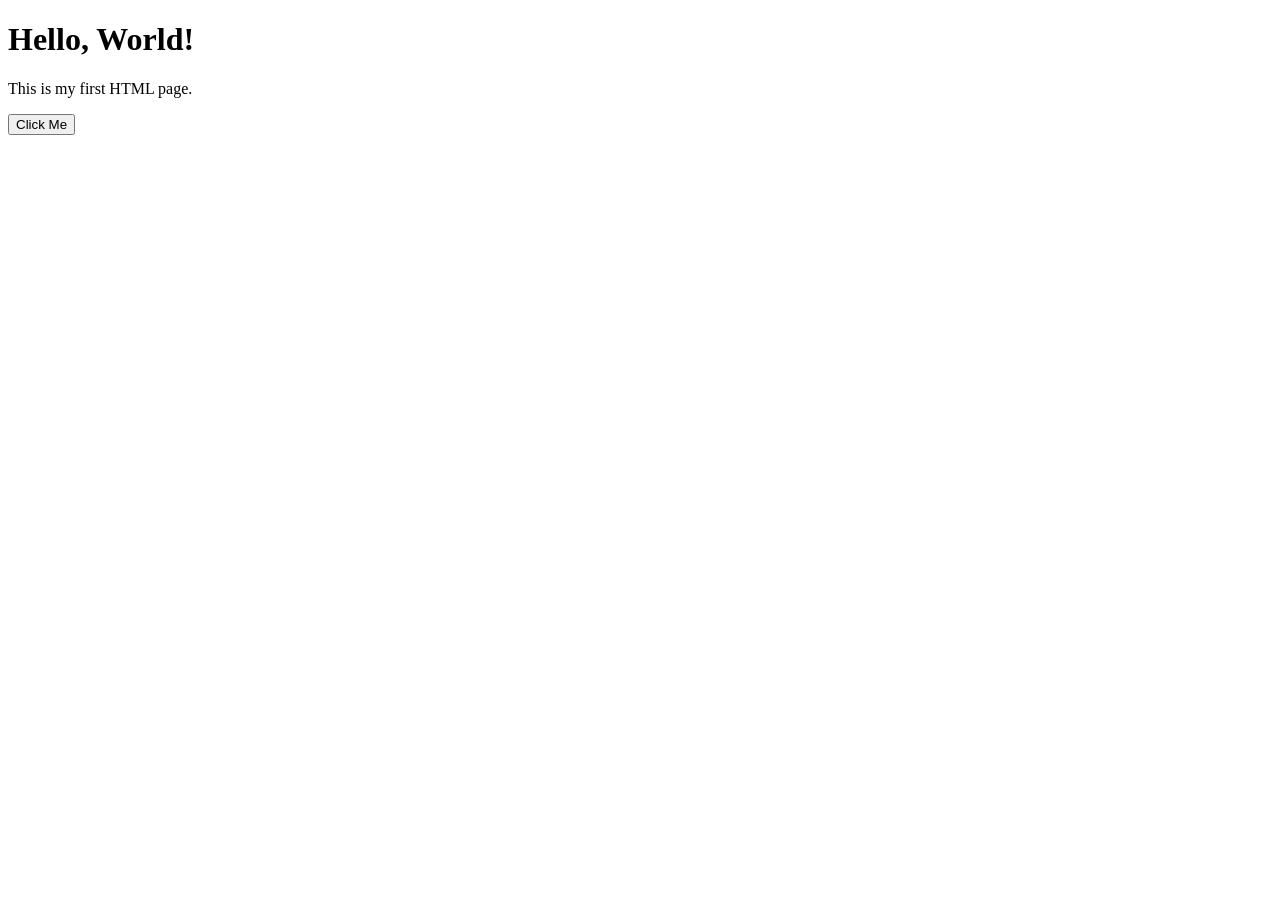
==== index.html @ add88cee "Create the first html page" ====
<!DOCTYPE html>
<html lang="en">
<head>
    <meta charset="UTF-8">
    <title>My First Page</title>
</head>
<body>
    <h1>Hello, World!</h1>
    <p>This is my first HTML page.</p>
    <button>Click Me</button>
</body>
</html>
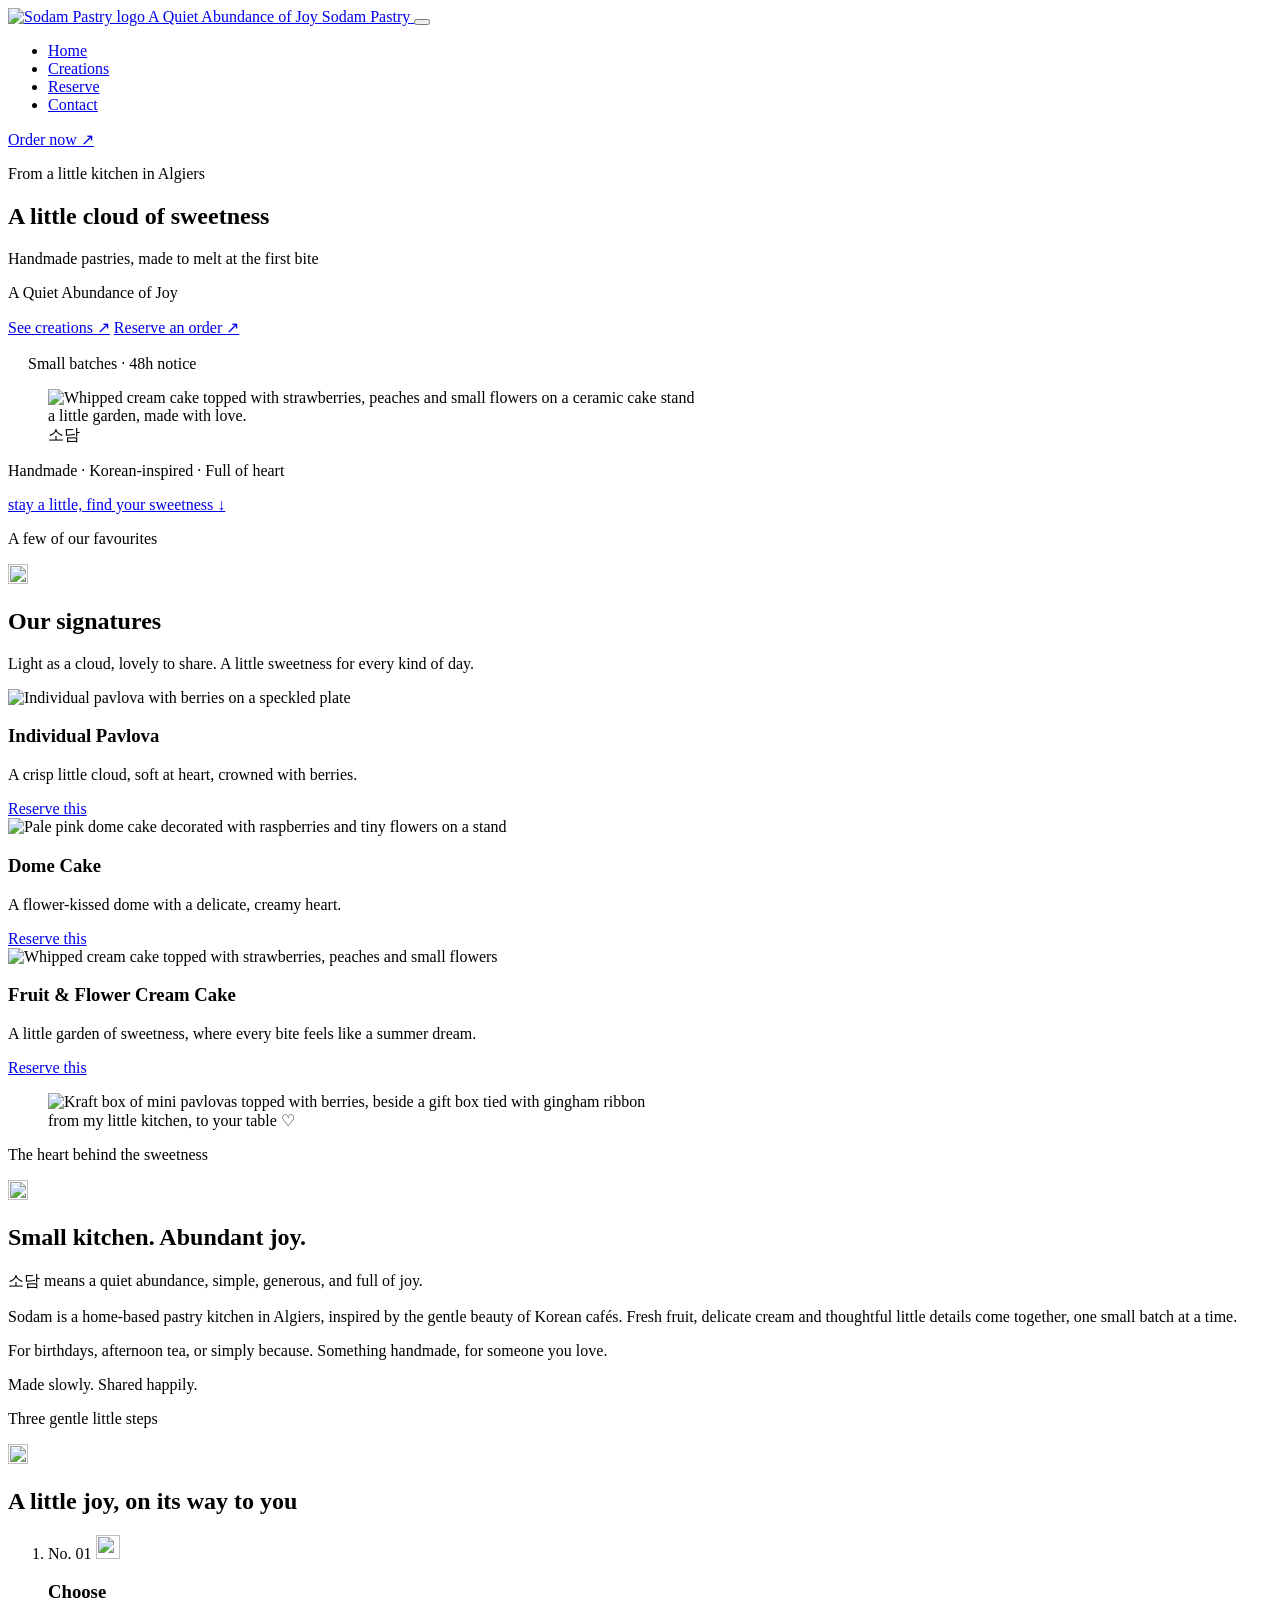
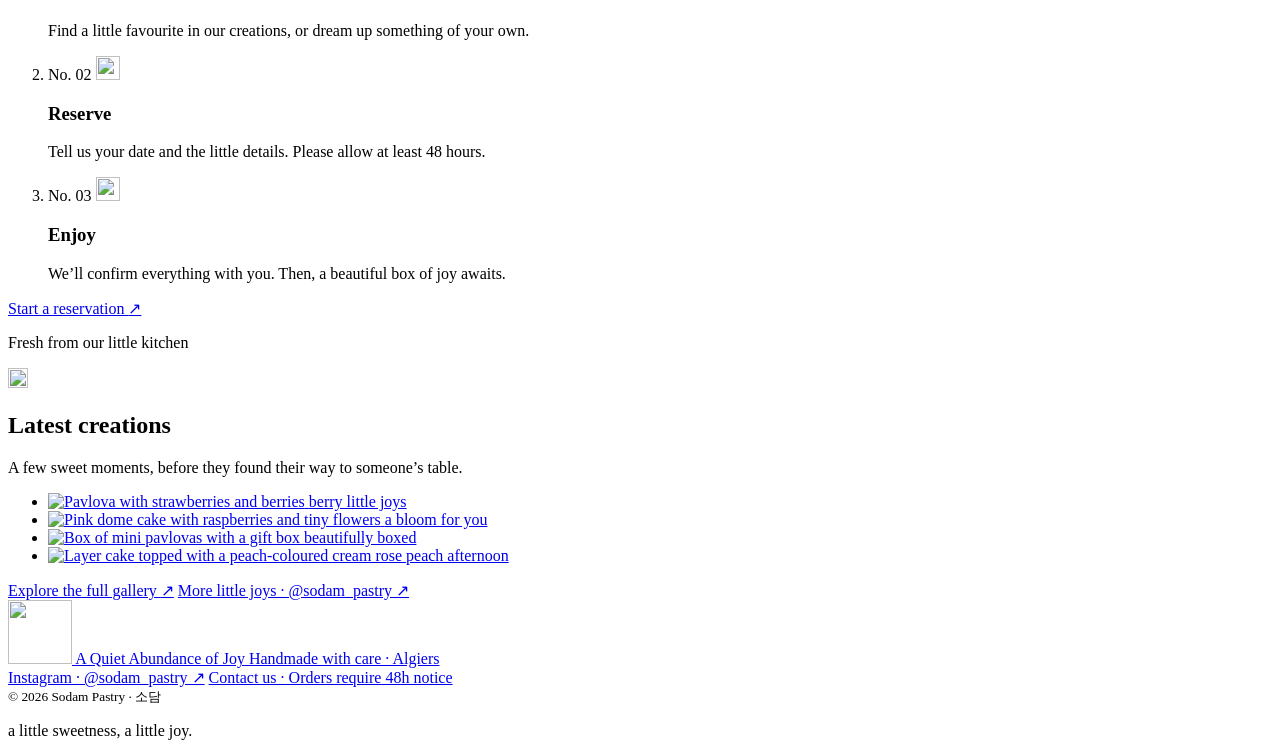
==== commit 726e0291: "Finish index.html (home page)" ====
--- a/index.html
+++ b/index.html
@@ -1,12 +1,259 @@
 <!DOCTYPE html>
 <html lang="en">
 <head>
-    <meta charset="UTF-8">
-    <title>My First Page</title>
+  <meta charset="UTF-8">
+  <meta name="viewport" content="width=device-width, initial-scale=1">
+  <title>Sodam Pastry · A little cloud of sweetness</title>
+  <meta name="description" content="Handmade Korean-inspired pastries from a little kitchen in Algiers. Pavlovas, dome cakes and fruit & flower cream cakes, made to melt at the first bite.">
+  <link rel="icon" href="assets/logo/favicon.ico">
+
+  <link rel="preconnect" href="https://fonts.googleapis.com">
+  <link rel="preconnect" href="https://fonts.gstatic.com" crossorigin>
+  <link href="https://fonts.googleapis.com/css2?family=Cormorant+Garamond:ital,wght@0,400;0,500;0,600;1,400&family=Gaegu:wght@400;700&family=Inter:wght@300;400;500&family=Montserrat:wght@400;500;600&family=Noto+Serif+KR:wght@400;500&display=swap" rel="stylesheet">
+
+  <link rel="stylesheet" href="css/base/variables.css">
+  <link rel="stylesheet" href="css/base/reset.css">
+  <link rel="stylesheet" href="css/base/typography.css">
+  <link rel="stylesheet" href="css/components/buttons.css">
+  <link rel="stylesheet" href="css/components/navbar.css">
+  <link rel="stylesheet" href="css/components/section-heading.css">
+  <link rel="stylesheet" href="css/components/cards.css">
+  <link rel="stylesheet" href="css/components/footer.css">
+  <link rel="stylesheet" href="css/pages/home.css">
+  <link rel="stylesheet" href="css/responsive.css">
 </head>
-<body>
-    <h1>Hello, World!</h1>
-    <p>This is my first HTML page.</p>
-    <button>Click Me</button>
+<body class="page-home">
+
+  <!-- ============ HEADER ============ -->
+  <header class="site-header">
+    <div class="container site-header__inner">
+      <a class="brand" href="index.html" aria-label="Sodam Pastry, home">
+        <img class="brand__logo" src="assets/logo/sodam-logo.png" alt="Sodam Pastry logo" width="64" height="64">
+        <span class="brand__tagline">A Quiet Abundance of Joy</span>
+        <span class="brand__name">Sodam Pastry</span>
+      </a>
+
+      <button class="nav-toggle" type="button" aria-controls="site-nav" aria-expanded="false" aria-label="Open menu">
+        <span class="nav-toggle__bars" aria-hidden="true"></span>
+      </button>
+
+      <nav class="nav" id="site-nav" aria-label="Main">
+        <ul class="nav__list">
+          <li><a class="nav__link" href="index.html" aria-current="page">Home</a></li>
+          <li><a class="nav__link" href="creations.html">Creations</a></li>
+          <li><a class="nav__link" href="reserve-pastry.html">Reserve</a></li>
+          <li><a class="nav__link" href="contact.html">Contact</a></li>
+        </ul>
+        <a class="btn btn--primary" href="reserve-pastry.html">Order now <span class="btn__arrow" aria-hidden="true">↗</span></a>
+      </nav>
+    </div>
+  </header>
+
+  <main>
+
+    <!-- ============ HERO ============ -->
+    <section class="hero" aria-labelledby="hero-title">
+      <div class="container hero__inner">
+        <div class="hero__text">
+          <p class="eyebrow">From a little kitchen in Algiers</p>
+          <h1 class="hero__title" id="hero-title">A little cloud of sweetness</h1>
+          <p class="hero__lead">Handmade pastries, made to melt at the first bite</p>
+          <p class="hero__script">A Quiet Abundance of Joy</p>
+
+          <div class="hero__actions">
+            <a class="btn btn--primary" href="creations.html">See creations <span class="btn__arrow" aria-hidden="true">↗</span></a>
+            <a class="btn btn--secondary" href="reserve-pastry.html">Reserve an order <span class="btn__arrow" aria-hidden="true">↗</span></a>
+          </div>
+
+          <p class="hero__note">
+            <img src="assets/icons/wheat.svg" alt="" width="16" height="16">
+            Small batches · 48h notice
+          </p>
+        </div>
+
+        <div class="hero__visual">
+          <figure class="polaroid polaroid--hero">
+            <img src="assets/images/creations/fruit-cake.jpg" alt="Whipped cream cake topped with strawberries, peaches and small flowers on a ceramic cake stand" width="800" height="600">
+            <figcaption class="polaroid__caption">a little garden, made with love.</figcaption>
+            <span class="stamp" aria-hidden="true">
+              <span class="stamp__ko">소담</span>
+              <img src="assets/icons/cloud.svg" alt="" width="14" height="14">
+            </span>
+          </figure>
+        </div>
+      </div>
+
+      <div class="container hero__footer">
+        <p class="hero__tags">Handmade · Korean-inspired · Full of heart</p>
+        <a class="hero__scroll" href="#signatures">stay a little, find your sweetness <span aria-hidden="true">↓</span></a>
+      </div>
+    </section>
+
+    <!-- ============ SIGNATURES ============ -->
+    <section class="section" id="signatures" aria-labelledby="signatures-title">
+      <div class="container">
+        <header class="section-heading">
+          <p class="eyebrow">A few of our favourites</p>
+          <img class="section-heading__flower" src="assets/icons/flower.svg" alt="" width="20" height="20">
+          <h2 class="section-heading__title" id="signatures-title">Our signatures</h2>
+          <p class="section-heading__intro">Light as a cloud, lovely to share. A little sweetness for every kind of day.</p>
+        </header>
+
+        <div class="card-grid card-grid--3">
+          <article class="pastry-card">
+            <img class="pastry-card__img" src="assets/images/creations/pavlova.jpg" alt="Individual pavlova with berries on a speckled plate" loading="lazy">
+            <h3 class="pastry-card__title">Individual Pavlova</h3>
+            <p class="pastry-card__text">A crisp little cloud, soft at heart, crowned with berries.</p>
+            <a class="pastry-card__link" href="reserve-pastry.html?pastry=pavlova">Reserve this</a>
+          </article>
+
+          <article class="pastry-card">
+            <img class="pastry-card__img" src="assets/images/creations/dome-cake.jpg" alt="Pale pink dome cake decorated with raspberries and tiny flowers on a stand" loading="lazy">
+            <h3 class="pastry-card__title">Dome Cake</h3>
+            <p class="pastry-card__text">A flower-kissed dome with a delicate, creamy heart.</p>
+            <a class="pastry-card__link" href="reserve-pastry.html?pastry=dome-cake">Reserve this</a>
+          </article>
+
+          <article class="pastry-card">
+            <img class="pastry-card__img" src="assets/images/creations/fruit-cake.jpg" alt="Whipped cream cake topped with strawberries, peaches and small flowers" loading="lazy">
+            <h3 class="pastry-card__title">Fruit &amp; Flower Cream Cake</h3>
+            <p class="pastry-card__text">A little garden of sweetness, where every bite feels like a summer dream.</p>
+            <a class="pastry-card__link" href="reserve-pastry.html?pastry=fruit-cream-cake">Reserve this</a>
+          </article>
+        </div>
+      </div>
+    </section>
+
+    <!-- ============ ABOUT ============ -->
+    <section class="section section--cream about" id="about" aria-labelledby="about-title">
+      <div class="container about__inner">
+        <figure class="polaroid polaroid--about">
+          <img src="assets/images/creations/dessert-box.jpg" alt="Kraft box of mini pavlovas topped with berries, beside a gift box tied with gingham ribbon" width="800" height="600" loading="lazy">
+          <figcaption class="polaroid__caption">from my little kitchen, to your table ♡</figcaption>
+        </figure>
+
+        <div class="about__text">
+          <header class="section-heading">
+            <p class="eyebrow">The heart behind the sweetness</p>
+            <img class="section-heading__flower" src="assets/icons/flower.svg" alt="" width="20" height="20">
+            <h2 class="section-heading__title" id="about-title">Small kitchen. Abundant joy.</h2>
+          </header>
+
+          <p class="about__meaning"><span lang="ko">소담</span> means a quiet abundance, simple, generous, and full of joy.</p>
+          <p>Sodam is a home-based pastry kitchen in Algiers, inspired by the gentle beauty of Korean cafés. Fresh fruit, delicate cream and thoughtful little details come together, one small batch at a time.</p>
+          <p>For birthdays, afternoon tea, or simply because. Something handmade, for someone you love.</p>
+          <p class="about__sign">Made slowly. Shared happily.</p>
+        </div>
+      </div>
+    </section>
+
+    <!-- ============ HOW TO ORDER ============ -->
+    <section class="section" id="how-to-order" aria-labelledby="steps-title">
+      <div class="container">
+        <header class="section-heading">
+          <p class="eyebrow">Three gentle little steps</p>
+          <img class="section-heading__flower" src="assets/icons/flower.svg" alt="" width="20" height="20">
+          <h2 class="section-heading__title" id="steps-title">A little joy, on its way to you</h2>
+        </header>
+
+        <ol class="steps">
+          <li class="step-ticket">
+            <span class="step-ticket__no">No. 01</span>
+            <img class="step-ticket__icon" src="assets/icons/cake.svg" alt="" width="24" height="24">
+            <h3 class="step-ticket__title">Choose</h3>
+            <p>Find a little favourite in our creations, or dream up something of your own.</p>
+          </li>
+          <li class="step-ticket">
+            <span class="step-ticket__no">No. 02</span>
+            <img class="step-ticket__icon" src="assets/icons/calendar.svg" alt="" width="24" height="24">
+            <h3 class="step-ticket__title">Reserve</h3>
+            <p>Tell us your date and the little details. Please allow at least 48 hours.</p>
+          </li>
+          <li class="step-ticket">
+            <span class="step-ticket__no">No. 03</span>
+            <img class="step-ticket__icon" src="assets/icons/gift.svg" alt="" width="24" height="24">
+            <h3 class="step-ticket__title">Enjoy</h3>
+            <p>We’ll confirm everything with you. Then, a beautiful box of joy awaits.</p>
+          </li>
+        </ol>
+
+        <a class="btn btn--primary" href="reserve-pastry.html">Start a reservation <span class="btn__arrow" aria-hidden="true">↗</span></a>
+      </div>
+    </section>
+
+    <!-- ============ LATEST CREATIONS ============ -->
+    <section class="section" id="latest" aria-labelledby="latest-title">
+      <div class="container">
+        <header class="section-heading">
+          <p class="eyebrow">Fresh from our little kitchen</p>
+          <img class="section-heading__flower" src="assets/icons/flower.svg" alt="" width="20" height="20">
+          <h2 class="section-heading__title" id="latest-title">Latest creations</h2>
+          <p class="section-heading__intro">A few sweet moments, before they found their way to someone’s table.</p>
+        </header>
+
+        <!-- Later, home.js can fill this list from data/creations.json -->
+        <ul class="card-grid card-grid--4 polaroid-list">
+          <li>
+            <a class="polaroid polaroid--small" href="creation-detail.html?id=berry-little-joys">
+              <img src="assets/images/creations/pavlova.jpg" alt="Pavlova with strawberries and berries" loading="lazy">
+              <span class="polaroid__caption">berry little joys</span>
+            </a>
+          </li>
+          <li>
+            <a class="polaroid polaroid--small" href="creation-detail.html?id=a-bloom-for-you">
+              <img src="assets/images/creations/dome-cake.jpg" alt="Pink dome cake with raspberries and tiny flowers" loading="lazy">
+              <span class="polaroid__caption">a bloom for you</span>
+            </a>
+          </li>
+          <li>
+            <a class="polaroid polaroid--small" href="creation-detail.html?id=beautifully-boxed">
+              <img src="assets/images/creations/dessert-box.jpg" alt="Box of mini pavlovas with a gift box" loading="lazy">
+              <span class="polaroid__caption">beautifully boxed</span>
+            </a>
+          </li>
+          <li>
+            <a class="polaroid polaroid--small" href="creation-detail.html?id=peach-afternoon">
+              <img src="assets/images/creations/peach-cake.jpg" alt="Layer cake topped with a peach-coloured cream rose" loading="lazy">
+              <span class="polaroid__caption">peach afternoon</span>
+            </a>
+          </li>
+        </ul>
+
+        <div class="latest__actions">
+          <a class="btn btn--secondary" href="creations.html">Explore the full gallery <span class="btn__arrow" aria-hidden="true">↗</span></a>
+          <a class="text-link" href="https://www.instagram.com/sodam_pastry" target="_blank" rel="noopener">More little joys · @sodam_pastry ↗</a>
+        </div>
+      </div>
+    </section>
+
+  </main>
+
+  <!-- ============ FOOTER ============ -->
+  <footer class="site-footer">
+    <div class="container">
+      <div class="site-footer__top">
+        <a class="brand brand--footer" href="index.html" aria-label="Sodam Pastry, home">
+          <img class="brand__logo" src="assets/logo/sodam-logo.png" alt="" width="64" height="64">
+          <span>
+            <span class="site-footer__title">A Quiet Abundance of Joy</span>
+            <span class="site-footer__sub">Handmade with care · Algiers</span>
+          </span>
+        </a>
+
+        <div class="site-footer__links">
+          <a href="https://www.instagram.com/sodam_pastry" target="_blank" rel="noopener">Instagram · @sodam_pastry ↗</a>
+          <a href="contact.html">Contact us · Orders require 48h notice</a>
+        </div>
+      </div>
+
+      <div class="site-footer__bottom">
+        <small>© 2026 Sodam Pastry · <span lang="ko">소담</span></small>
+        <p class="site-footer__script">a little sweetness, a little joy.</p>
+      </div>
+    </div>
+  </footer>
+
+  <script src="js/main.js" defer></script>
+  <script src="js/pages/home.js" defer></script>
 </body>
 </html>
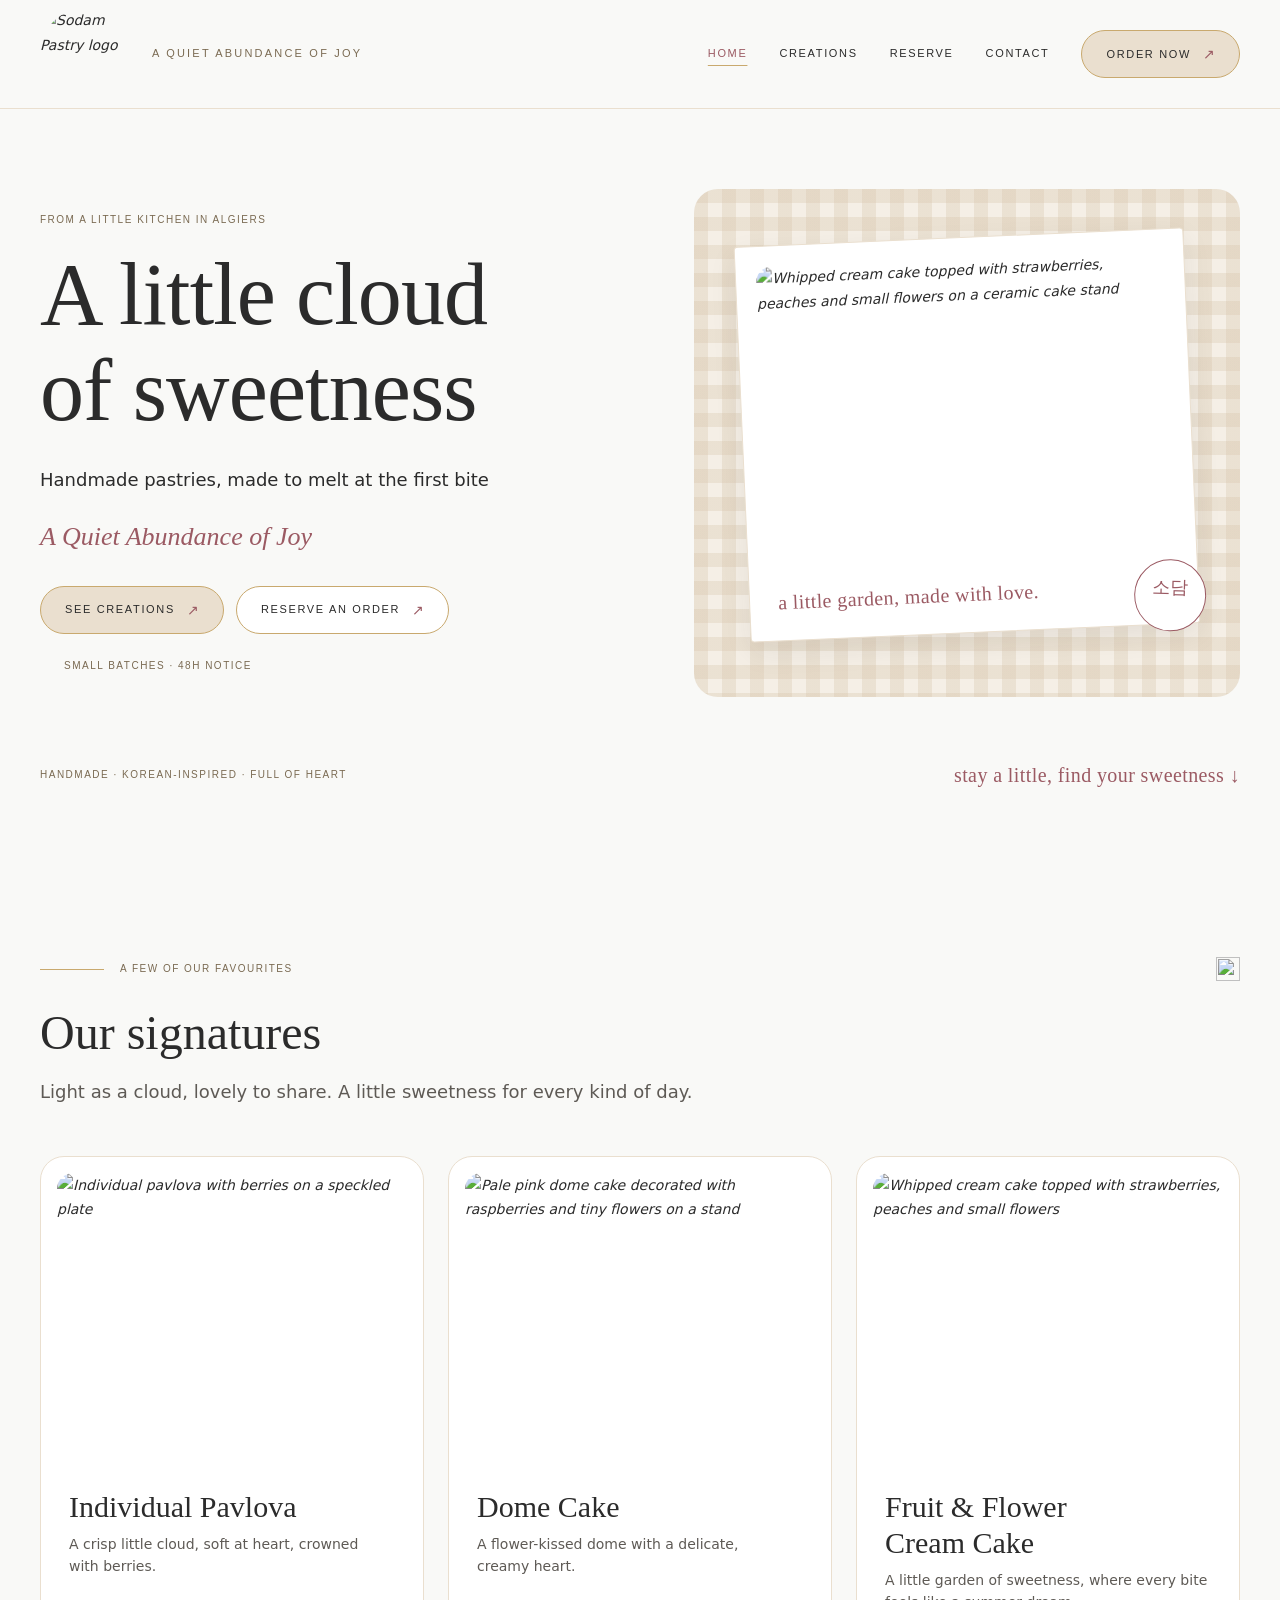
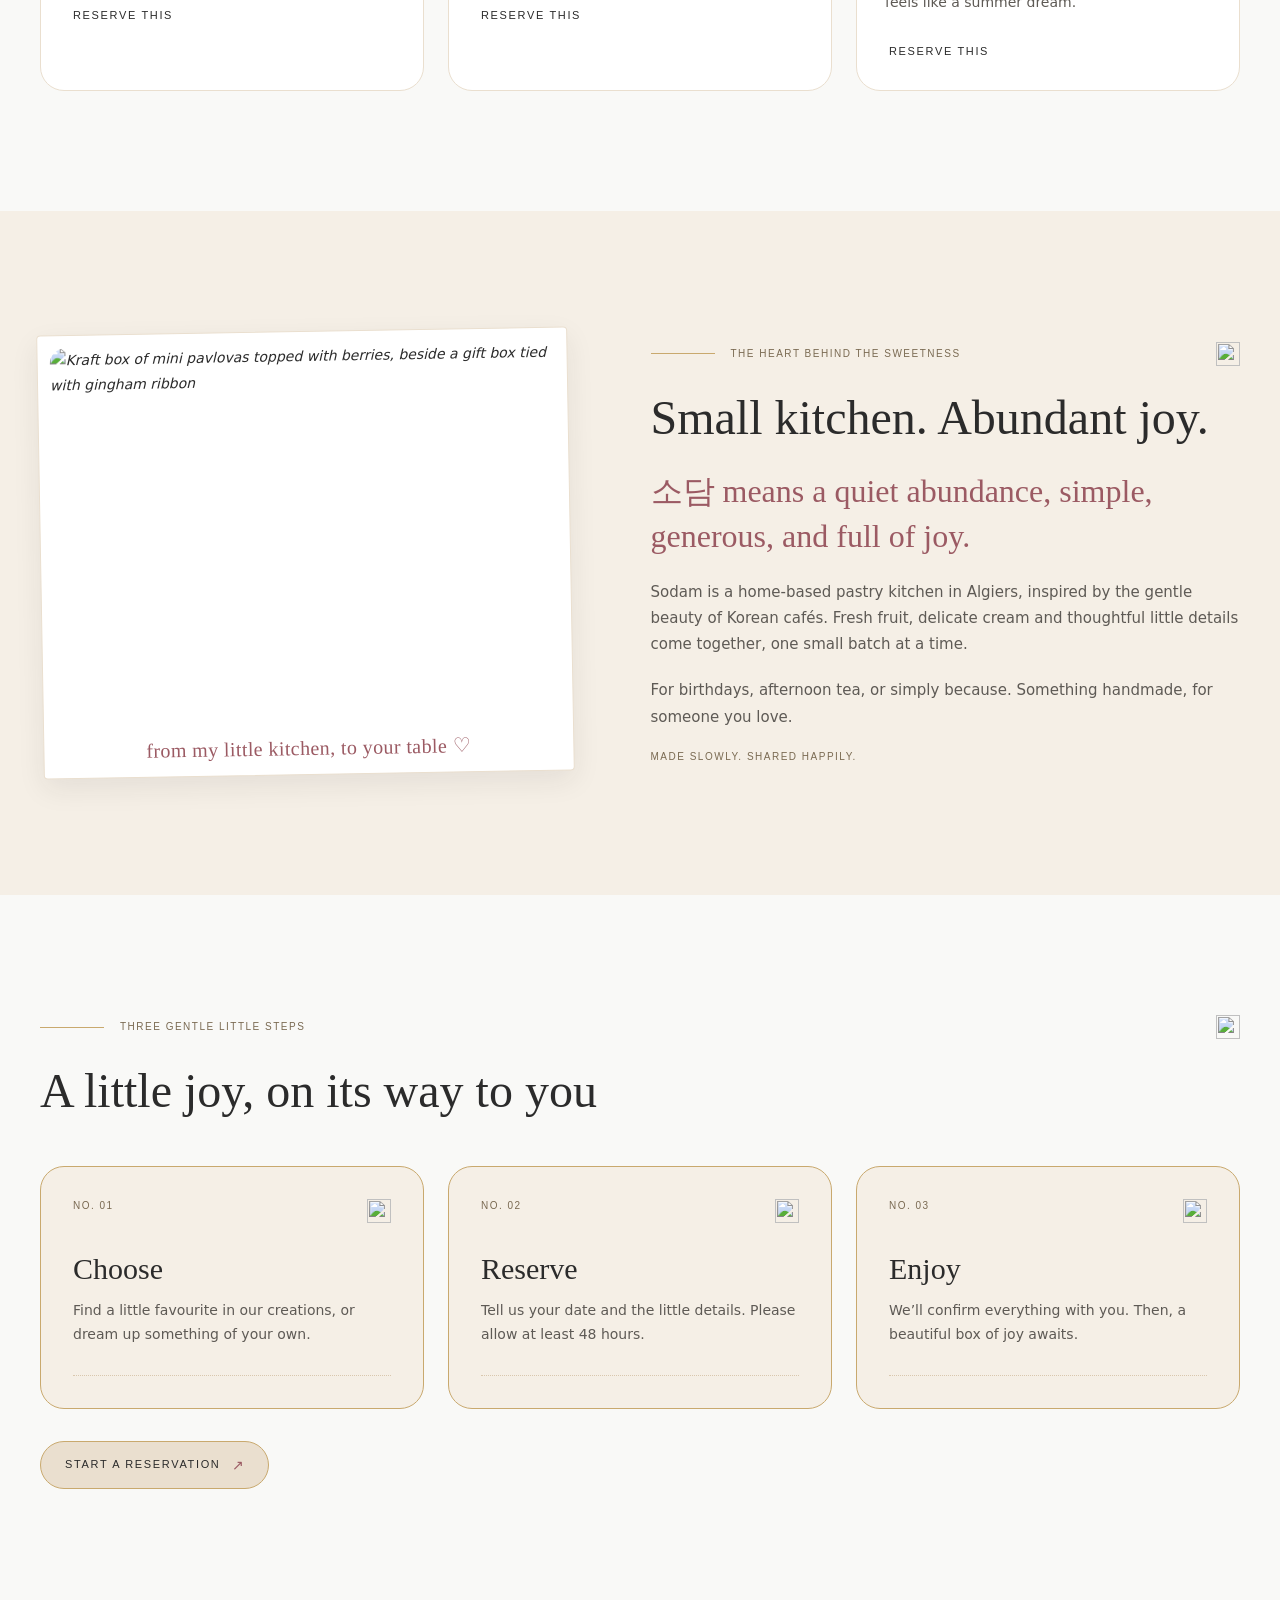
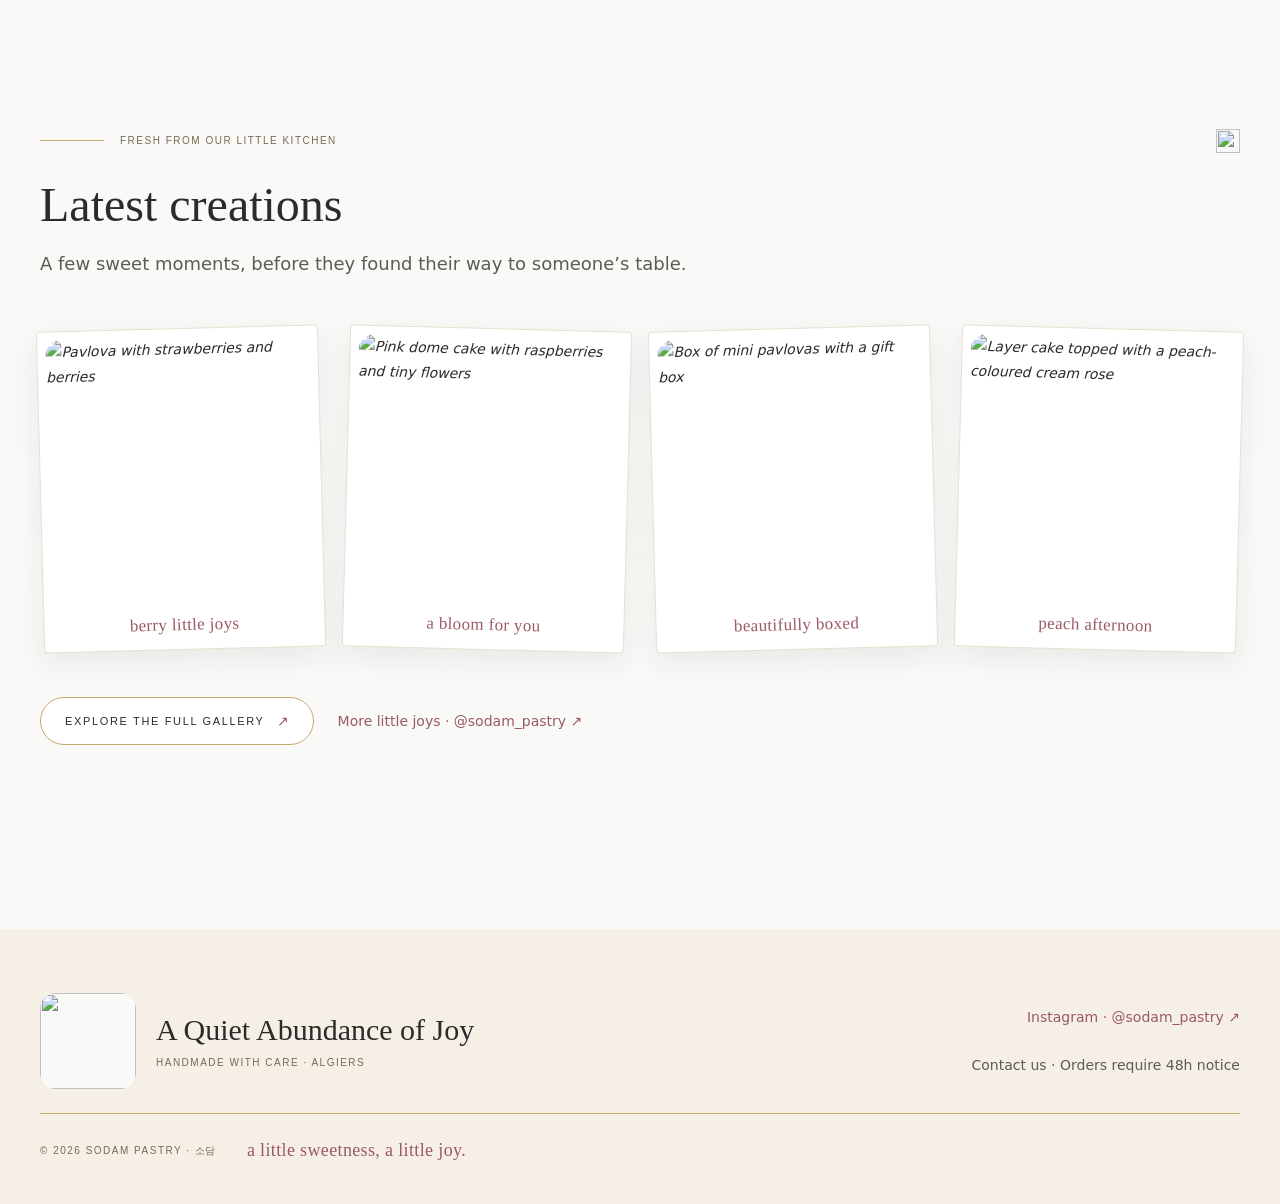
==== commit 3a2f325f: "js links" ====
--- a/index.html
+++ b/index.html
@@ -21,6 +21,8 @@
   <link rel="stylesheet" href="css/components/footer.css">
   <link rel="stylesheet" href="css/pages/home.css">
   <link rel="stylesheet" href="css/responsive.css">
+  <script type="module" src="js/main.js"></script>
+  <script type="module" src="js/pages/creations.js"></script>
 </head>
 <body class="page-home">
 
--- a/css/base/variables.css
+++ b/css/base/variables.css
@@ -0,0 +1,151 @@
+/* =========================================================
+   Sodam Pastry · design tokens (css/base/variables.css)
+   Source: "A quiet little design language" UI kit.
+   Mobile-first: the values below are the 390px design.
+   Tablet and desktop overrides go in css/responsive.css.
+   Breakpoints (reference only): 768px tablet, 1024px desktop.
+   ========================================================= */
+
+:root {
+
+  /* ---------- 1. COLOUR PALETTE (exact hex codes from the kit) ---------- */
+  --color-white:      #FFFFFF;
+  --color-canvas:     #F9F9F7;  /* page background */
+  --color-cream:      #F5EFE6;  /* alternate sections, notices, footer */
+  --color-linen:      #EADFCF;  /* primary button, active chip, borders */
+  --color-beige:      #D9C7AE;
+  --color-taupe:      #A89479;  /* labels, small details (decoration) */
+  --color-ink:        #2B2B2B;  /* headings and main text */
+  --color-gold:       #C9A96E;  /* fine rules and borders only */
+  --color-dusty-rose: #E0B4B4;  /* tiny details, hover touches */
+  --color-rosewood:   #9B5A63;  /* Korean text, handwriting, accents */
+
+  /* Derived from the palette (the kit has no mid-grey for paragraphs).
+     Both pass WCAG AA contrast on canvas, white and cream. */
+  --color-text-soft:  #5E5A55;  /* paragraph text (soft ink) */
+  --color-taupe-text: #7A6A52;  /* taupe made readable for small text */
+
+  /* ---------- 2. SEMANTIC COLOURS (use these in the components) ---------- */
+  --color-bg:             var(--color-canvas);
+  --color-surface:        var(--color-white);
+  --color-surface-soft:   var(--color-cream);
+  --color-surface-strong: var(--color-linen);
+
+  --color-text:           var(--color-ink);
+  --color-text-muted:     var(--color-text-soft);
+  --color-text-label:     var(--color-taupe-text);  /* eyebrows, captions */
+  --color-text-accent:    var(--color-rosewood);
+
+  --color-border:         var(--color-linen);   /* cards, fields */
+  --color-border-strong:  var(--color-beige);
+  --color-line:           var(--color-gold);    /* dividers, button borders */
+
+  --color-focus:          var(--color-rosewood);
+  --color-error:          var(--color-rosewood);
+  --color-success:        var(--color-rosewood);
+
+  /* Gingham pattern from the photos (use with background-size: var(--gingham-size)) */
+  --gingham-size:   28px;
+  --pattern-gingham:
+    linear-gradient(rgba(217, 199, 174, .35) 50%, transparent 50%),
+    linear-gradient(90deg, rgba(217, 199, 174, .35) 50%, transparent 50%);
+
+  /* ---------- 3. TYPOGRAPHY ---------- */
+  --font-serif:  "Cormorant Garamond", "Cormorant", Georgia, "Times New Roman", serif;  /* headings */
+  --font-label:  "Montserrat", "Helvetica Neue", Arial, sans-serif;                    /* nav, buttons, labels */
+  --font-sans:   "Inter", system-ui, -apple-system, "Segoe UI", Roboto, sans-serif;     /* body */
+  --font-korean: "Noto Serif KR", "Cormorant Garamond", serif;                          /* 소담 */
+  --font-hand:   "Gaegu", "Nanum Pen Script", "Comic Sans MS", cursive;                /* handwritten notes */
+
+  --fw-regular: 400;
+  --fw-medium:  500;
+  --fw-semibold: 600;
+
+  /* Sizes. Kit: Cormorant 88 / 54 / 38 (desktop / tablet / mobile),
+     Montserrat 10 / 11, Inter 14 / 1.75 */
+  --fs-display: 2.375rem;  /* 38px  h1                      (tablet 54, desktop 88) */
+  --fs-h2:      2rem;      /* 32px  section titles          (tablet 40, desktop 48) */
+  --fs-h3:      1.75rem;   /* 28px  card titles             (desktop 30) */
+  --fs-h4:      1.25rem;   /* 20px  small headings */
+  --fs-lead:    1rem;      /* 16px  intro paragraphs        (desktop 18) */
+  --fs-body:    0.875rem;  /* 14px  body text */
+  --fs-small:   0.75rem;   /* 12px  help text, dates */
+  --fs-label:   0.625rem;  /* 10px  uppercase labels, eyebrows */
+  --fs-button:  0.6875rem; /* 11px  buttons, chips, nav */
+  --fs-script:  1.25rem;   /* 20px  handwritten notes */
+
+  --lh-display: 1.1;
+  --lh-heading: 1.15;
+  --lh-body:    1.75;      /* from the kit */
+  --lh-label:   1.4;
+
+  --tracking-label: 0.15em;  /* kit: +1.5 at 10px */
+  --tracking-wide:  0.2em;   /* kit: +2 at 10px */
+
+  /* ---------- 4. SPACING (4px base) ---------- */
+  --space-1:  0.25rem;  /*   4px */
+  --space-2:  0.5rem;   /*   8px */
+  --space-3:  0.75rem;  /*  12px */
+  --space-4:  1rem;     /*  16px */
+  --space-5:  1.25rem;  /*  20px */
+  --space-6:  1.5rem;   /*  24px */
+  --space-8:  2rem;     /*  32px */
+  --space-10: 2.5rem;   /*  40px */
+  --space-12: 3rem;     /*  48px */
+  --space-16: 4rem;     /*  64px */
+  --space-20: 5rem;     /*  80px */
+  --space-30: 7.5rem;   /* 120px */
+
+  --section-space: var(--space-16);  /* vertical padding of a section (desktop 120) */
+
+  /* ---------- 5. LAYOUT ---------- */
+  --container-max: 75rem;     /* 1200px */
+  --container-pad: 1.25rem;   /* 20px on mobile (tablet 32) */
+  --header-height: 5.75rem;   /* 92px (desktop 108) */
+  --sticky-bar-height: 5rem;  /* 80px "Made just for you" bar */
+  --tap-target:   2.75rem;    /* 44px minimum, from the kit */
+  --button-height: 3rem;      /* 48px */
+  --field-height:  3.25rem;   /* 52px */
+
+  /* ---------- 6. RADII ---------- */
+  --radius-xs:   4px;      /* polaroid frame */
+  --radius-sm:   12px;
+  --radius-md:   16px;     /* photos */
+  --radius-lg:   24px;     /* cards */
+  --radius-field: 20px;    /* inputs */
+  --radius-pill: 999px;    /* buttons, chips */
+
+  /* ---------- 7. BORDERS & SHADOWS ---------- */
+  --border-width:  1px;
+  --border-card:   var(--border-width) solid var(--color-border);
+  --border-gold:   var(--border-width) solid var(--color-line);
+  --border-dashed: var(--border-width) dashed var(--color-line);   /* upload box */
+
+  --shadow-soft:     0 8px 24px rgba(43, 43, 43, .06);
+  --shadow-polaroid: 0 10px 28px rgba(43, 43, 43, .08);
+
+  /* ---------- 8. DETAILS ---------- */
+  --tilt-left:  -1.5deg;   /* polaroids, 1 to 2 degrees */
+  --tilt-right:  1.5deg;
+  --opacity-disabled: .5;  /* disabled buttons */
+
+  /* ---------- 9. MOTION ---------- */
+  --ease:          cubic-bezier(.2, .7, .2, 1);
+  --duration-fast: 150ms;  /* hover */
+  --duration-base: 250ms;
+  --duration-slow: 600ms;  /* fade-up on scroll */
+
+  /* ---------- 10. LAYERS ---------- */
+  --z-sticky: 40;
+  --z-header: 50;
+  --z-modal:  100;
+}
+
+/* Calmer motion for people who ask for it */
+@media (prefers-reduced-motion: reduce) {
+  :root {
+    --duration-fast: 0ms;
+    --duration-base: 0ms;
+    --duration-slow: 0ms;
+  }
+}
--- a/css/base/typography.css
+++ b/css/base/typography.css
@@ -0,0 +1,238 @@
+/* =========================================================
+   Sodam Pastry · typography (css/base/typography.css)
+   Needs css/base/variables.css. Mobile-first: sizes come from
+   the variables, so tablet/desktop only change them in
+   css/responsive.css.
+   Element rules use :where() (zero specificity) so any
+   component class can override them without a fight.
+   ========================================================= */
+
+
+/* ---------- 1. BASE TEXT ---------- */
+body {
+  font-family: var(--font-sans);
+  font-size: var(--fs-body);
+  font-weight: var(--fw-regular);
+  line-height: var(--lh-body);
+  color: var(--color-text);
+  -webkit-font-smoothing: antialiased;
+  -moz-osx-font-smoothing: grayscale;
+  text-rendering: optimizeLegibility;
+}
+
+::selection {
+  background: var(--color-linen);
+  color: var(--color-ink);
+}
+
+:where(p) {
+  margin: 0;
+  color: var(--color-text-muted);
+  text-wrap: pretty;
+}
+
+:where(strong, b) { font-weight: var(--fw-medium); }
+:where(em, i)     { font-style: italic; }
+:where(small)     { font-size: var(--fs-small); }
+
+/* Korean text (소담) */
+:lang(ko) { font-family: var(--font-korean); }
+
+
+/* ---------- 2. HEADINGS (Cormorant Garamond) ---------- */
+:where(h1, h2, h3, h4) {
+  margin: 0;
+  font-family: var(--font-serif);
+  font-weight: var(--fw-regular);
+  color: var(--color-text);
+  text-wrap: balance;
+}
+
+:where(h1) { font-size: var(--fs-display); line-height: var(--lh-display); letter-spacing: -0.01em; }
+:where(h2) { font-size: var(--fs-h2);      line-height: var(--lh-heading); }
+:where(h3) { font-size: var(--fs-h3);      line-height: 1.2; }
+:where(h4) { font-size: var(--fs-h4);      line-height: 1.25; }
+
+/* Size helpers: keep the right HTML level, pick any visual size */
+.type-display { font-size: var(--fs-display); line-height: var(--lh-display); letter-spacing: -0.01em; }
+.type-h2      { font-size: var(--fs-h2);      line-height: var(--lh-heading); }
+.type-h3      { font-size: var(--fs-h3);      line-height: 1.2; }
+.type-h4      { font-size: var(--fs-h4);      line-height: 1.25; }
+
+/* Section titles: h1 on a page intro, h2 inside a page */
+h1.section-heading__title { font-size: var(--fs-display); line-height: var(--lh-display); }
+h2.section-heading__title { font-size: var(--fs-h2);      line-height: var(--lh-heading); }
+
+/* Titles of cards, tickets, rows and boxes (card size) */
+.pastry-card__title,
+.pastry-option__title,
+.gallery-card__title,
+.step-ticket__title,
+.creation-row__title,
+.reservation-card__name,
+.info-card__title,
+.receipt__title,
+.modal__title,
+.empty-state__title {
+  font-family: var(--font-serif);
+  font-size: var(--fs-h3);
+  font-weight: var(--fw-regular);
+  line-height: 1.2;
+  color: var(--color-text);
+}
+
+/* Titles of form cards and panels (section size) */
+.form-card__title,
+.collection__title,
+.closer-look__title {
+  font-size: var(--fs-h2);
+  line-height: var(--lh-heading);
+}
+
+/* Name of the selected creation on the reservation page */
+.selection__title {
+  font-size: var(--fs-h2);
+  line-height: var(--lh-heading);
+  color: var(--color-text-accent);
+}
+
+
+/* ---------- 3. LEAD PARAGRAPHS (intro text under a title) ---------- */
+.lead,
+.section-heading__intro,
+.hero__lead,
+.login__lead,
+.thanks__lead,
+.next-steps__text {
+  font-size: var(--fs-lead);
+  line-height: var(--lh-body);
+  color: var(--color-text-muted);
+}
+
+/* Paragraphs that follow each other inside a text block */
+.prose p + p,
+.about__text p + p,
+.detail__text p + p {
+  margin-top: var(--space-5);
+}
+
+
+/* ---------- 4. LABELS (Montserrat, uppercase, wide tracking) ---------- */
+.eyebrow,
+.gallery-card__category,
+.contact-card__label,
+.receipt__label,
+.receipt__eyebrow,
+.closer-look__label,
+.reservation-card__ref,
+.reservation-card__time,
+.stat__label,
+.quantity__label,
+.list-label,
+.studio-tabs__label,
+.dropzone__hint,
+.carousel__hint,
+.results-count,
+.stepper__label,
+.photo-preview__label,
+.step-ticket__no,
+.hero__tags,
+.hero__note,
+.soft-map__caption,
+.site-footer__sub,
+.sticky-reserve__sub,
+.detail__meta dt {
+  font-family: var(--font-label);
+  font-size: var(--fs-label);
+  font-weight: var(--fw-regular);
+  line-height: var(--lh-label);
+  letter-spacing: var(--tracking-label);
+  text-transform: uppercase;
+  color: var(--color-text-label);
+}
+
+/* A label used as a heading (legend, h2, h3) should not add its own margin */
+legend.eyebrow,
+h2.eyebrow,
+h3.closer-look__label,
+h2.contact-card__label,
+h3.receipt__label {
+  margin: 0;
+  padding: 0;
+}
+
+/* Header and footer brand text: a little larger, wider */
+.brand__tagline,
+.brand__name {
+  font-family: var(--font-label);
+  font-size: var(--fs-button);
+  font-weight: var(--fw-regular);
+  letter-spacing: var(--tracking-wide);
+  line-height: var(--lh-label);
+  text-transform: uppercase;
+  color: var(--color-text-label);
+}
+
+
+/* ---------- 5. HANDWRITTEN NOTES (Gaegu, rosewood) ---------- */
+.script-note,
+.polaroid__caption,
+.receipt__script,
+.thanks__script,
+.site-footer__script {
+  font-family: var(--font-hand);
+  font-size: var(--fs-script);
+  font-weight: var(--fw-regular);
+  line-height: 1.4;
+  letter-spacing: 0.02em;
+  color: var(--color-text-accent);
+}
+
+.site-footer__script { font-size: 1.125rem; }  /* 18px */
+
+
+/* ---------- 6. LINKS WITH A TEXT STYLE ---------- */
+
+/* "← Back", "← All creations" */
+.back-link {
+  display: inline-flex;
+  align-items: center;
+  gap: var(--space-2);
+  min-height: var(--tap-target);
+  font-family: var(--font-label);
+  font-size: var(--fs-button);
+  font-weight: var(--fw-medium);
+  letter-spacing: var(--tracking-label);
+  text-transform: uppercase;
+  color: var(--color-text);
+  text-decoration: none;
+}
+
+/* "More little joys · @sodam_pastry ↗" */
+.text-link {
+  font-size: var(--fs-body);
+  color: var(--color-text-accent);
+  text-decoration: none;
+}
+
+.back-link:hover,
+.text-link:hover {
+  text-decoration: underline;
+  text-underline-offset: 0.25em;
+  text-decoration-thickness: 1px;
+}
+
+.back-link:focus-visible,
+.text-link:focus-visible {
+  outline: 2px solid var(--color-focus);
+  outline-offset: 3px;
+  border-radius: var(--radius-xs);
+}
+
+
+/* ---------- 7. PLACEHOLDER MARKER ---------- */
+/* "Placeholder — replace." in the contact details.
+   Delete each <span class="placeholder-note"> when the real details are in. */
+.placeholder-note {
+  color: var(--color-text-accent);
+}
--- a/css/components/buttons.css
+++ b/css/components/buttons.css
@@ -0,0 +1,178 @@
+/* =========================================================
+   Sodam Pastry · buttons (css/components/buttons.css)
+   Needs css/base/variables.css
+   Variants: .btn--primary, .btn--secondary, .btn--ghost, .btn--block
+   Also: .link-button (Edit / Delete / Remove) and the small text
+   links of the cards ("Reserve this")
+   ========================================================= */
+
+/* ---------- Base button ---------- */
+.btn {
+  display: inline-flex;
+  align-items: center;
+  justify-content: center;
+  gap: var(--space-3);
+  min-height: var(--button-height);
+  padding: 0 var(--space-6);
+  font-family: var(--font-label);
+  font-size: var(--fs-button);
+  font-weight: var(--fw-medium);
+  line-height: 1;
+  letter-spacing: var(--tracking-label);
+  text-transform: uppercase;
+  text-decoration: none;
+  white-space: nowrap;
+  color: var(--color-text);
+  background: transparent;
+  border: var(--border-gold);
+  border-radius: var(--radius-pill);
+  cursor: pointer;
+  transition:
+    background-color var(--duration-fast) var(--ease),
+    border-color var(--duration-fast) var(--ease),
+    color var(--duration-fast) var(--ease),
+    opacity var(--duration-fast) var(--ease);
+}
+
+.btn:active {
+  transform: translateY(1px);
+}
+
+/* Arrow (↗) */
+.btn__arrow {
+  display: inline-block;
+  font-size: 0.875rem;
+  letter-spacing: 0;
+  color: var(--color-text-accent);
+  transition: transform var(--duration-fast) var(--ease);
+}
+
+.btn:hover .btn__arrow {
+  transform: translate(2px, -2px);
+}
+
+/* ---------- Primary: linen fill, gold line ---------- */
+.btn--primary {
+  background: var(--color-surface-strong);
+  border-color: var(--color-line);
+}
+
+.btn--primary:hover {
+  background: var(--color-surface);
+}
+
+/* ---------- Secondary: white fill, gold line ---------- */
+.btn--secondary {
+  background: var(--color-surface);
+  border-color: var(--color-line);
+}
+
+.btn--secondary:hover {
+  background: var(--color-surface-soft);
+}
+
+/* ---------- Ghost: no line, white pill on hover ---------- */
+.btn--ghost {
+  padding-inline: var(--space-4);
+  background: transparent;
+  border-color: transparent;
+}
+
+.btn--ghost:hover {
+  background: var(--color-surface);
+}
+
+/* ---------- Full width ---------- */
+.btn--block {
+  display: flex;
+  width: 100%;
+}
+
+/* ---------- Disabled ---------- */
+.btn:disabled,
+.btn[aria-disabled="true"] {
+  opacity: var(--opacity-disabled);
+  cursor: not-allowed;
+  transform: none;
+}
+
+.btn:disabled:hover,
+.btn[aria-disabled="true"]:hover {
+  background: inherit;
+}
+
+.btn--primary:disabled:hover,
+.btn--primary[aria-disabled="true"]:hover {
+  background: var(--color-surface-strong);
+}
+
+.btn--secondary:disabled:hover,
+.btn--secondary[aria-disabled="true"]:hover {
+  background: var(--color-surface);
+}
+
+.btn--ghost:disabled:hover,
+.btn--ghost[aria-disabled="true"]:hover {
+  background: transparent;
+}
+
+.btn:disabled .btn__arrow,
+.btn[aria-disabled="true"] .btn__arrow {
+  transform: none;
+}
+
+/* ---------- Text buttons: Edit / Delete / Remove ---------- */
+.link-button {
+  display: inline-flex;
+  align-items: center;
+  min-height: var(--tap-target);
+  padding: 0 var(--space-1);
+  font-family: var(--font-sans);
+  font-size: var(--fs-small);
+  line-height: 1;
+  color: var(--color-text-accent);
+  text-decoration: underline;
+  text-decoration-thickness: 1px;
+  text-underline-offset: 0.3em;
+  background: none;
+  border: 0;
+  cursor: pointer;
+  transition: color var(--duration-fast) var(--ease);
+}
+
+.link-button:hover {
+  color: var(--color-text);
+}
+
+.link-button[data-action="delete"] {
+  color: var(--color-text-muted);
+}
+
+.link-button[data-action="delete"]:hover {
+  color: var(--color-text-accent);
+}
+
+/* ---------- Small text links inside cards ("Reserve this") ---------- */
+.pastry-card__link,
+.gallery-card__link {
+  display: inline-flex;
+  align-items: center;
+  align-self: flex-start;
+  min-height: var(--tap-target);
+  padding: 0 var(--space-4);
+  font-family: var(--font-label);
+  font-size: var(--fs-button);
+  font-weight: var(--fw-medium);
+  line-height: 1;
+  letter-spacing: var(--tracking-label);
+  text-transform: uppercase;
+  text-decoration: none;
+  color: var(--color-text);
+  border-radius: var(--radius-pill);
+  transition: background-color var(--duration-fast) var(--ease);
+}
+
+.pastry-card__link:hover,
+.gallery-card__link:hover {
+  background: var(--color-surface-soft);
+}
--- a/css/components/navbar.css
+++ b/css/components/navbar.css
@@ -0,0 +1,213 @@
+/* =========================================================
+   Sodam Pastry · public navbar (css/components/navbar.css)
+   Needs css/base/variables.css
+   Mobile-first: logo + "Sodam Pastry" + hamburger by default,
+   logo + tagline + inline menu from 1024px.
+   ========================================================= */
+
+/* ---------- Header bar ---------- */
+.site-header {
+  position: sticky;
+  top: 0;
+  z-index: var(--z-header);
+  background: var(--color-bg);
+  border-bottom: var(--border-card);
+}
+
+.site-header__inner {
+  display: flex;
+  align-items: center;
+  justify-content: space-between;
+  gap: var(--space-4);
+  min-height: var(--header-height);
+}
+
+/* ---------- Brand (logo + name / tagline) ---------- */
+.site-header .brand {
+  display: flex;
+  align-items: center;
+  gap: var(--space-4);
+  flex: 1 1 auto;
+  min-width: 0;
+}
+
+.site-header .brand__logo {
+  flex: none;
+  width: 4.75rem;
+  height: 4.75rem;
+  border-radius: 50%;
+  object-fit: contain;
+}
+
+/* Mobile: "Sodam Pastry" on the right, tagline hidden */
+.site-header .brand__name {
+  margin-left: auto;
+  text-align: right;
+}
+
+.site-header .brand__tagline {
+  display: none;
+}
+
+/* ---------- Hamburger button ---------- */
+.nav-toggle {
+  position: relative;
+  flex: none;
+  width: var(--tap-target);
+  height: var(--tap-target);
+  border-radius: var(--radius-pill);
+  color: var(--color-text-muted);
+  transition: background var(--duration-fast) var(--ease);
+}
+
+.nav-toggle:hover {
+  background: var(--color-surface-soft);
+}
+
+.nav-toggle__bars {
+  position: absolute;
+  top: 50%;
+  left: 50%;
+  display: block;
+  width: 22px;
+  height: 0;
+  transform: translate(-50%, 0);
+}
+
+.nav-toggle__bars::before,
+.nav-toggle__bars::after {
+  content: "";
+  position: absolute;
+  left: 0;
+  width: 100%;
+  height: 1.5px;
+  border-radius: 1px;
+  background: currentColor;
+  transition:
+    top var(--duration-base) var(--ease),
+    transform var(--duration-base) var(--ease);
+}
+
+.nav-toggle__bars::before { top: -4px; }
+.nav-toggle__bars::after  { top: 2.5px; }
+
+.nav-toggle[aria-expanded="true"] .nav-toggle__bars::before {
+  top: -0.75px;
+  transform: rotate(45deg);
+}
+
+.nav-toggle[aria-expanded="true"] .nav-toggle__bars::after {
+  top: -0.75px;
+  transform: rotate(-45deg);
+}
+
+/* ---------- Menu (mobile dropdown) ---------- */
+.nav {
+  position: absolute;
+  top: 100%;
+  left: 0;
+  right: 0;
+  display: none;
+  padding: var(--space-4) var(--container-pad) var(--space-6);
+  background: var(--color-bg);
+  border-bottom: var(--border-gold);
+  box-shadow: var(--shadow-soft);
+}
+
+.nav.is-open {
+  display: block;
+}
+
+.nav__list {
+  display: flex;
+  flex-direction: column;
+}
+
+.nav__list li + li {
+  border-top: var(--border-card);
+}
+
+.nav__link {
+  display: flex;
+  align-items: center;
+  min-height: var(--tap-target);
+  font-family: var(--font-label);
+  font-size: var(--fs-button);
+  font-weight: var(--fw-regular);
+  letter-spacing: var(--tracking-label);
+  line-height: var(--lh-label);
+  text-transform: uppercase;
+  color: var(--color-text);
+  transition: color var(--duration-fast) var(--ease);
+}
+
+.nav__link:hover {
+  color: var(--color-text-accent);
+}
+
+.nav__link[aria-current="page"] {
+  color: var(--color-text-accent);
+  text-decoration: underline;
+  text-decoration-color: var(--color-line);
+  text-decoration-thickness: 1px;
+  text-underline-offset: 0.7em;
+}
+
+/* "Order now" button inside the menu */
+.nav .btn {
+  width: 100%;
+  margin-top: var(--space-4);
+}
+
+/* ---------- Desktop: inline menu ---------- */
+@media (min-width: 1024px) {
+  .site-header .brand {
+    flex: 0 1 auto;
+    gap: var(--space-5);
+  }
+
+  .site-header .brand__logo {
+    width: 5.75rem;
+    height: 5.75rem;
+  }
+
+  /* Desktop: tagline next to the logo, name hidden */
+  .site-header .brand__name {
+    display: none;
+  }
+
+  .site-header .brand__tagline {
+    display: block;
+  }
+
+  .nav-toggle {
+    display: none;
+  }
+
+  .nav,
+  .nav.is-open {
+    position: static;
+    display: flex;
+    align-items: center;
+    gap: var(--space-8);
+    padding: 0;
+    background: none;
+    border: 0;
+    box-shadow: none;
+  }
+
+  .nav__list {
+    flex-direction: row;
+    align-items: center;
+    gap: var(--space-8);
+  }
+
+  .nav__list li + li {
+    border-top: 0;
+  }
+
+  .nav .btn {
+    width: auto;
+    margin-top: 0;
+  }
+}
--- a/css/components/section-heading.css
+++ b/css/components/section-heading.css
@@ -0,0 +1,134 @@
+/* =========================================================
+   Sodam Pastry · section heading (css/components/section-heading.css)
+   Needs css/base/variables.css
+   Markup:
+   <header class="section-heading">
+     <p class="eyebrow">…</p>
+     <img class="section-heading__flower" …>
+     <h2 class="section-heading__title">…</h2>
+     <p class="section-heading__intro">…</p>
+   </header>
+   A fine gold line before the eyebrow, a small flower on the right.
+   ========================================================= */
+
+/* ---------- Layout ---------- */
+.section-heading {
+  position: relative;
+  display: grid;
+  grid-template-columns: 1fr auto;
+  align-items: center;
+  column-gap: var(--space-4);
+  margin-bottom: var(--space-8);
+}
+
+/* Eyebrow with a gold rule before it */
+.section-heading .eyebrow {
+  grid-column: 1;
+  display: flex;
+  align-items: center;
+  gap: var(--space-4);
+}
+
+.section-heading .eyebrow::before {
+  content: "";
+  flex: none;
+  width: 3.25rem;
+  height: 1px;
+  background: var(--color-line);
+}
+
+/* Small flower doodle, top right */
+.section-heading__flower {
+  grid-column: 2;
+  grid-row: 1;
+  justify-self: end;
+  width: 1.25rem;
+  height: 1.25rem;
+}
+
+/* Title and intro take the full width under the eyebrow */
+.section-heading__title,
+.section-heading__intro {
+  grid-column: 1 / -1;
+}
+
+.section-heading__title {
+  margin-top: var(--space-5);
+}
+
+.section-heading__intro {
+  max-width: 36rem;
+  margin-top: var(--space-4);
+}
+
+/* ---------- Variants ---------- */
+
+/* Inside a cream section or on the owner pages: same look, no extra space below */
+.section-heading--tight {
+  margin-bottom: var(--space-5);
+}
+
+/* Centered version (no rule before the eyebrow) */
+.section-heading--center {
+  grid-template-columns: 1fr;
+  justify-items: center;
+  text-align: center;
+}
+
+.section-heading--center .eyebrow::before,
+.section-heading--center .section-heading__flower {
+  display: none;
+}
+
+.section-heading--center .section-heading__title,
+.section-heading--center .section-heading__intro {
+  grid-column: 1;
+}
+
+/* ---------- Page intro (first heading of a page) ---------- */
+.page-intro {
+  padding-top: var(--space-12);
+}
+
+.page-intro .section-heading {
+  margin-bottom: var(--space-6);
+}
+
+/* ---------- Tablet ---------- */
+@media (min-width: 768px) {
+  .section-heading {
+    margin-bottom: var(--space-10);
+  }
+
+  .section-heading .eyebrow::before {
+    width: 4rem;
+  }
+
+  .section-heading__title {
+    margin-top: var(--space-6);
+  }
+
+  .section-heading__intro {
+    max-width: 40rem;
+  }
+
+  .page-intro {
+    padding-top: var(--space-16);
+  }
+}
+
+/* ---------- Desktop ---------- */
+@media (min-width: 1024px) {
+  .section-heading {
+    margin-bottom: var(--space-12);
+  }
+
+  .section-heading__flower {
+    width: 1.5rem;
+    height: 1.5rem;
+  }
+
+  .section-heading__intro {
+    max-width: 44rem;
+  }
+}
--- a/css/components/cards.css
+++ b/css/components/cards.css
@@ -0,0 +1,378 @@
+/* =========================================================
+   Sodam Pastry · cards (css/components/cards.css)
+   Needs css/base/variables.css
+   Contains: .card-grid, .pastry-card, .gallery-card, .polaroid,
+   .stamp, .notice, .empty-state
+   Mobile-first: 1 column by default, more columns from 768px / 1024px.
+   ========================================================= */
+
+
+/* ---------- Grid ---------- */
+.card-grid {
+  display: grid;
+  grid-template-columns: 1fr;
+  gap: var(--space-5);
+  margin: 0;
+  padding: 0;
+  list-style: none;
+}
+
+/* Polaroid list ("Latest creations"): 2 columns even on mobile */
+.card-grid--4 {
+  grid-template-columns: repeat(2, 1fr);
+  gap: var(--space-4);
+}
+
+.gallery__item {
+  display: flex;
+}
+
+
+/* ---------- Pastry card (home: "Our signatures") ---------- */
+.pastry-card {
+  display: flex;
+  flex-direction: column;
+  padding: var(--space-3);
+  background: var(--color-surface);
+  border: var(--border-card);
+  border-radius: var(--radius-lg);
+  transition:
+    box-shadow var(--duration-base) var(--ease),
+    transform var(--duration-base) var(--ease);
+}
+
+.pastry-card:hover {
+  box-shadow: var(--shadow-soft);
+  transform: translateY(-2px);
+}
+
+.pastry-card__img {
+  width: 100%;
+  aspect-ratio: 7 / 6;
+  object-fit: cover;
+  border-radius: var(--radius-md);
+}
+
+.pastry-card__title {
+  margin: var(--space-4) var(--space-2) 0;
+}
+
+.pastry-card__text {
+  margin: var(--space-2) var(--space-2) 0;
+  font-size: var(--fs-body);
+  line-height: 1.6;
+}
+
+.pastry-card__link {
+  margin-top: auto;
+}
+
+.pastry-card__text + .pastry-card__link {
+  margin-top: var(--space-4);
+}
+
+
+/* ---------- Gallery card (creations page) ---------- */
+.gallery-card {
+  display: flex;
+  flex: 1;
+  flex-direction: column;
+  min-width: 0;
+  padding: var(--space-3);
+  background: var(--color-surface);
+  border: var(--border-card);
+  border-radius: var(--radius-lg);
+  transition:
+    box-shadow var(--duration-base) var(--ease),
+    transform var(--duration-base) var(--ease);
+}
+
+.gallery-card:hover {
+  box-shadow: var(--shadow-soft);
+}
+
+.gallery-card__media {
+  display: block;
+  overflow: hidden;
+  border-radius: var(--radius-md);
+}
+
+.gallery-card__media img {
+  width: 100%;
+  aspect-ratio: 19 / 20;
+  object-fit: cover;
+  transition: transform var(--duration-slow) var(--ease);
+}
+
+.gallery-card:hover .gallery-card__media img {
+  transform: scale(1.03);
+}
+
+.gallery-card__category {
+  margin: var(--space-5) var(--space-2) 0;
+}
+
+.gallery-card__title {
+  margin: var(--space-2) var(--space-2) 0;
+}
+
+.gallery-card__title a {
+  color: inherit;
+  text-decoration: none;
+}
+
+.gallery-card__title a:hover {
+  color: var(--color-text-accent);
+}
+
+.gallery-card__text {
+  margin: var(--space-3) var(--space-2) 0;
+  font-size: var(--fs-body);
+  line-height: 1.6;
+}
+
+.gallery-card__date {
+  display: block;
+  margin: var(--space-3) var(--space-2) 0;
+  font-family: var(--font-label);
+  font-size: var(--fs-label);
+  letter-spacing: 0.08em;
+  line-height: var(--lh-label);
+  color: var(--color-text-label);
+}
+
+.gallery-card__link {
+  margin-top: auto;
+}
+
+.gallery-card__date + .gallery-card__link {
+  margin-top: var(--space-4);
+}
+
+
+/* ---------- Polaroid ---------- */
+.polaroid {
+  --polaroid-tilt: var(--tilt-left);
+  position: relative;
+  display: block;
+  margin: 0;
+  padding: var(--space-3) var(--space-3) var(--space-2);
+  background: var(--color-surface);
+  border: var(--border-card);
+  border-radius: var(--radius-xs);
+  box-shadow: var(--shadow-polaroid);
+  transform: rotate(var(--polaroid-tilt));
+  transition:
+    transform var(--duration-base) var(--ease),
+    box-shadow var(--duration-base) var(--ease);
+}
+
+.polaroid img {
+  width: 100%;
+  aspect-ratio: 4 / 3;
+  object-fit: cover;
+  border-radius: var(--radius-md);
+}
+
+.polaroid__caption {
+  display: block;
+  padding: var(--space-3) var(--space-2) var(--space-1);
+  text-align: center;
+}
+
+/* Hero photo: bigger frame, caption with room for the stamp */
+.polaroid--hero {
+  --polaroid-tilt: -2.5deg;
+  padding: var(--space-4) var(--space-4) var(--space-2);
+}
+
+.polaroid--hero img {
+  aspect-ratio: 4 / 3;
+}
+
+.polaroid--hero .polaroid__caption {
+  padding: var(--space-4) var(--space-12) var(--space-3) var(--space-2);
+  text-align: left;
+}
+
+/* About photo */
+.polaroid--about {
+  --polaroid-tilt: -1deg;
+  padding: var(--space-3) var(--space-3) var(--space-2);
+}
+
+/* Latest creations: small linked polaroids, tilted left then right */
+.polaroid--small {
+  padding: var(--space-2) var(--space-2) var(--space-1);
+}
+
+.polaroid--small img {
+  aspect-ratio: 1 / 1;
+}
+
+.polaroid--small .polaroid__caption {
+  padding: var(--space-3) var(--space-1) var(--space-2);
+  font-size: 1.0625rem;
+}
+
+.polaroid-list > li {
+  display: flex;
+}
+
+.polaroid-list > li > .polaroid {
+  width: 100%;
+}
+
+.polaroid-list > li:nth-child(even) > .polaroid {
+  --polaroid-tilt: var(--tilt-right);
+}
+
+a.polaroid:hover,
+a.polaroid:focus-visible {
+  transform: rotate(0deg) translateY(-3px);
+  box-shadow: var(--shadow-soft);
+}
+
+
+/* ---------- Stamp ("소담" badge on the hero photo) ---------- */
+.stamp {
+  position: absolute;
+  right: calc(var(--space-2) * -1);
+  bottom: calc(var(--space-2) * -1);
+  display: grid;
+  place-items: center;
+  align-content: center;
+  gap: 2px;
+  width: 4rem;
+  height: 4rem;
+  background: var(--color-surface);
+  border: 1px solid var(--color-rosewood);
+  border-radius: 50%;
+  color: var(--color-text-accent);
+  transform: rotate(4deg);
+}
+
+.stamp__ko {
+  font-family: var(--font-korean);
+  font-size: 1.125rem;
+  line-height: 1;
+  color: var(--color-text-accent);
+}
+
+.stamp img {
+  width: 14px;
+  height: 14px;
+}
+
+
+/* ---------- Notice (gentle information box) ---------- */
+.notice {
+  display: flex;
+  align-items: flex-start;
+  gap: var(--space-3);
+  margin-block: var(--space-6);
+  padding: var(--space-5);
+  background: var(--color-surface-soft);
+  border-radius: var(--radius-lg);
+}
+
+.notice__icon {
+  flex: none;
+  width: 1.25rem;
+  height: 1.25rem;
+  margin-top: 2px;
+}
+
+.notice__title {
+  margin: 0 0 var(--space-1);
+  font-family: var(--font-sans);
+  font-size: 0.8125rem;
+  font-weight: var(--fw-regular);
+  line-height: 1.5;
+  color: var(--color-text-accent);
+}
+
+.notice p:not(.notice__title) {
+  font-size: var(--fs-body);
+  line-height: 1.65;
+}
+
+
+/* ---------- Empty state ---------- */
+.empty-state {
+  display: flex;
+  flex-direction: column;
+  align-items: flex-start;
+  gap: var(--space-3);
+  margin-block: var(--space-6);
+  padding: var(--space-6);
+  background: var(--color-surface);
+  border: var(--border-card);
+  border-radius: var(--radius-lg);
+}
+
+.empty-state__icon {
+  width: 1.75rem;
+  height: 1.75rem;
+}
+
+.empty-state .btn {
+  margin-top: var(--space-2);
+}
+
+
+/* ---------- Tablet ---------- */
+@media (min-width: 768px) {
+  .card-grid {
+    grid-template-columns: repeat(2, 1fr);
+    gap: var(--space-6);
+  }
+
+  .card-grid--4 {
+    grid-template-columns: repeat(2, 1fr);
+  }
+
+  .polaroid--hero {
+    padding: var(--space-5) var(--space-5) var(--space-3);
+  }
+
+  .stamp {
+    width: 4.5rem;
+    height: 4.5rem;
+  }
+}
+
+
+/* ---------- Desktop ---------- */
+@media (min-width: 1024px) {
+  .card-grid,
+  .card-grid--3 {
+    grid-template-columns: repeat(3, 1fr);
+    gap: var(--space-6);
+  }
+
+  .card-grid--4 {
+    grid-template-columns: repeat(4, 1fr);
+  }
+
+  .pastry-card,
+  .gallery-card {
+    padding: var(--space-4);
+  }
+
+  .pastry-card__title,
+  .gallery-card__title {
+    margin-inline: var(--space-3);
+  }
+
+  .pastry-card__text,
+  .gallery-card__text,
+  .gallery-card__category,
+  .gallery-card__date {
+    margin-inline: var(--space-3);
+  }
+
+  .notice {
+    padding: var(--space-6);
+  }
+}
--- a/css/components/footer.css
+++ b/css/components/footer.css
@@ -0,0 +1,203 @@
+/* =========================================================
+   Sodam Pastry · footer and sticky bar (css/components/footer.css)
+   Needs css/base/variables.css
+   Contains: .site-footer, .site-footer--admin, .sticky-reserve
+   Mobile-first: stacked footer + fixed "Made just for you" bar,
+   side-by-side footer and no bar from 1024px.
+   ========================================================= */
+
+
+/* ---------- Footer ---------- */
+.site-footer {
+  margin-top: var(--space-16);
+  padding: var(--space-12) 0 var(--space-10);
+  background: var(--color-surface-soft);
+}
+
+/* The footer sits right under a cream section: no extra gap */
+.section--cream + .site-footer {
+  margin-top: 0;
+}
+
+.site-footer__top {
+  display: flex;
+  flex-direction: column;
+  gap: var(--space-6);
+  padding-bottom: var(--space-6);
+  border-bottom: var(--border-gold);
+}
+
+/* ---------- Brand (logo + text) ---------- */
+.brand--footer {
+  display: flex;
+  align-items: center;
+  gap: var(--space-5);
+}
+
+.brand--footer .brand__logo {
+  flex: none;
+  width: 6rem;
+  height: 6rem;
+  object-fit: contain;
+  background: var(--color-bg);
+  border-radius: var(--radius-md);
+}
+
+.brand--footer > span {
+  display: flex;
+  flex-direction: column;
+  gap: var(--space-2);
+  min-width: 0;
+}
+
+.site-footer__title {
+  font-family: var(--font-serif);
+  font-size: var(--fs-h4);
+  font-weight: var(--fw-regular);
+  line-height: 1.2;
+  color: var(--color-text);
+}
+
+/* ---------- Links ---------- */
+.site-footer__links {
+  display: flex;
+  flex-direction: column;
+  align-items: flex-start;
+  gap: var(--space-1);
+}
+
+.site-footer__links a,
+.site-footer__links p {
+  display: inline-flex;
+  align-items: center;
+  min-height: var(--tap-target);
+  font-family: var(--font-sans);
+  font-size: var(--fs-body);
+  line-height: 1.4;
+  color: var(--color-text-muted);
+}
+
+.site-footer__links a:first-child {
+  color: var(--color-text-accent);
+}
+
+.site-footer__links a:hover {
+  text-decoration: underline;
+  text-decoration-thickness: 1px;
+  text-underline-offset: 0.25em;
+}
+
+/* ---------- Bottom row ---------- */
+.site-footer__bottom {
+  display: flex;
+  flex-direction: column;
+  gap: var(--space-4);
+  padding-top: var(--space-6);
+}
+
+.site-footer__bottom small {
+  font-family: var(--font-label);
+  font-size: var(--fs-label);
+  letter-spacing: var(--tracking-label);
+  line-height: var(--lh-label);
+  text-transform: uppercase;
+  color: var(--color-text-label);
+}
+
+.site-footer__bottom [lang="ko"] {
+  letter-spacing: 0;
+  text-transform: none;
+}
+
+/* Owner studio footer: same layout, quieter links */
+.site-footer--admin .site-footer__links a:first-child {
+  color: var(--color-text-accent);
+}
+
+
+/* ---------- Sticky reserve bar ("Made just for you") ---------- */
+.sticky-reserve {
+  position: fixed;
+  right: 0;
+  bottom: 0;
+  left: 0;
+  z-index: var(--z-sticky);
+  display: flex;
+  align-items: center;
+  justify-content: space-between;
+  gap: var(--space-4);
+  min-height: var(--sticky-bar-height);
+  padding: var(--space-3) var(--container-pad);
+  padding-bottom: calc(var(--space-3) + env(safe-area-inset-bottom, 0px));
+  background: var(--color-bg);
+  border-top: var(--border-gold);
+}
+
+.sticky-reserve__text {
+  display: flex;
+  flex-direction: column;
+  gap: var(--space-1);
+  min-width: 0;
+}
+
+.sticky-reserve__title {
+  font-family: var(--font-serif);
+  font-size: 1.375rem;
+  line-height: 1.1;
+  color: var(--color-text);
+}
+
+.sticky-reserve .btn {
+  flex: none;
+}
+
+/* Keep the footer text clear of the bar */
+body:has(.sticky-reserve) .site-footer {
+  padding-bottom: calc(var(--sticky-bar-height) + var(--space-6) + env(safe-area-inset-bottom, 0px));
+}
+
+
+/* ---------- Tablet ---------- */
+@media (min-width: 768px) {
+  .site-footer {
+    padding-top: var(--space-16);
+  }
+
+  .site-footer__title {
+    font-size: var(--fs-h3);
+  }
+
+  .site-footer__bottom {
+    flex-direction: row;
+    align-items: center;
+    gap: var(--space-8);
+  }
+}
+
+
+/* ---------- Desktop ---------- */
+@media (min-width: 1024px) {
+  .site-footer {
+    padding-bottom: var(--space-10);
+  }
+
+  .site-footer__top {
+    flex-direction: row;
+    align-items: center;
+    justify-content: space-between;
+  }
+
+  .site-footer__links {
+    align-items: flex-end;
+    text-align: right;
+  }
+
+  /* No sticky bar on desktop */
+  .sticky-reserve {
+    display: none;
+  }
+
+  body:has(.sticky-reserve) .site-footer {
+    padding-bottom: var(--space-10);
+  }
+}
--- a/css/pages/home.css
+++ b/css/pages/home.css
@@ -0,0 +1,308 @@
+/* =========================================================
+   Sodam Pastry · home page (css/pages/home.css)
+   Needs css/base/variables.css and the components:
+   navbar, section-heading, cards, buttons, footer.
+   Mobile-first. The tablet and desktop layouts follow the
+   1440px Home frame: hero text + photo side by side, about photo
+   + text side by side, three ticket cards in a row.
+   ========================================================= */
+
+
+/* ---------- Hero ---------- */
+.hero {
+  padding-top: var(--space-10);
+  padding-bottom: var(--space-8);
+}
+
+.hero__inner {
+  display: grid;
+  gap: var(--space-10);
+  align-items: center;
+}
+
+.hero__title {
+  margin-top: var(--space-5);
+}
+
+.hero__lead {
+  margin-top: var(--space-6);
+  color: var(--color-text);
+}
+
+/* "A Quiet Abundance of Joy" in italic rosewood */
+.hero__script {
+  margin-top: var(--space-5);
+  font-family: var(--font-serif);
+  font-size: 1.375rem;
+  font-style: italic;
+  font-weight: var(--fw-regular);
+  line-height: 1.3;
+  color: var(--color-text-accent);
+}
+
+.hero__actions {
+  display: flex;
+  flex-wrap: wrap;
+  gap: var(--space-3);
+  margin-top: var(--space-8);
+}
+
+.hero__note {
+  display: flex;
+  align-items: center;
+  gap: var(--space-2);
+  margin: var(--space-6) 0 0;
+}
+
+.hero__note img {
+  flex: none;
+  width: 1rem;
+  height: 1rem;
+}
+
+/* Photo on a gingham backdrop */
+.hero__visual {
+  position: relative;
+  padding: var(--space-6) var(--space-5) var(--space-8);
+  overflow: hidden;
+  background-color: var(--color-surface-soft);
+  background-image: var(--pattern-gingham);
+  background-size: var(--gingham-size) var(--gingham-size);
+  border-radius: var(--radius-lg);
+}
+
+/* Bottom line: tags on the left, handwritten link on the right */
+.hero__footer {
+  display: flex;
+  flex-direction: column;
+  gap: var(--space-4);
+  padding-top: var(--space-10);
+}
+
+.hero__tags {
+  margin: 0;
+}
+
+.hero__scroll {
+  align-self: flex-start;
+  font-family: var(--font-hand);
+  font-size: var(--fs-script);
+  line-height: 1.4;
+  letter-spacing: 0.02em;
+  color: var(--color-text-accent);
+  text-decoration: none;
+}
+
+.hero__scroll:hover {
+  text-decoration: underline;
+  text-decoration-thickness: 1px;
+  text-underline-offset: 0.25em;
+}
+
+
+/* ---------- About ---------- */
+.about__inner {
+  display: grid;
+  gap: var(--space-10);
+  align-items: center;
+}
+
+.about .polaroid--about {
+  width: 100%;
+  max-width: 32rem;
+}
+
+.about .section-heading {
+  margin-bottom: var(--space-6);
+}
+
+/* "소담 means a quiet abundance…" */
+.about__meaning {
+  font-family: var(--font-serif);
+  font-size: 1.5rem;
+  font-weight: var(--fw-regular);
+  line-height: 1.4;
+  color: var(--color-text-accent);
+}
+
+.about__text > p:not(.about__meaning):not(.about__sign) {
+  font-size: var(--fs-body);
+  line-height: 1.75;
+}
+
+/* "MADE SLOWLY. SHARED HAPPILY." */
+.about__sign {
+  margin-top: var(--space-6);
+  font-family: var(--font-label);
+  font-size: var(--fs-label);
+  letter-spacing: var(--tracking-label);
+  line-height: var(--lh-label);
+  text-transform: uppercase;
+  color: var(--color-text-label);
+}
+
+
+/* ---------- How to order: three ticket cards ---------- */
+.steps {
+  display: grid;
+  gap: var(--space-4);
+  margin: 0 0 var(--space-8);
+  padding: 0;
+  list-style: none;
+}
+
+.step-ticket {
+  display: grid;
+  grid-template-columns: 1fr auto;
+  align-items: start;
+  row-gap: var(--space-3);
+  padding: var(--space-6);
+  background: var(--color-surface-soft);
+  border: var(--border-gold);
+  border-radius: var(--radius-lg);
+}
+
+.step-ticket__no {
+  grid-column: 1;
+  grid-row: 1;
+}
+
+.step-ticket__icon {
+  grid-column: 2;
+  grid-row: 1;
+  width: 1.5rem;
+  height: 1.5rem;
+}
+
+.step-ticket__title {
+  grid-column: 1 / -1;
+  margin-top: var(--space-4);
+}
+
+.step-ticket p {
+  grid-column: 1 / -1;
+  font-size: var(--fs-body);
+  line-height: 1.7;
+}
+
+/* Dotted tear-off line at the bottom of the ticket */
+.step-ticket::after {
+  content: "";
+  grid-column: 1 / -1;
+  margin-top: var(--space-4);
+  border-top: 1px dotted var(--color-border-strong);
+}
+
+
+/* ---------- Latest creations ---------- */
+.latest__actions {
+  display: flex;
+  flex-wrap: wrap;
+  align-items: center;
+  gap: var(--space-4) var(--space-6);
+  margin-top: var(--space-10);
+}
+
+
+/* ---------- Tablet ---------- */
+@media (min-width: 768px) {
+  .hero {
+    padding-top: var(--space-16);
+    padding-bottom: var(--space-12);
+  }
+
+  .hero__script {
+    font-size: 1.5rem;
+  }
+
+  .hero__visual {
+    padding: var(--space-10) var(--space-8) var(--space-12);
+  }
+
+  .hero__footer {
+    flex-direction: row;
+    align-items: center;
+    justify-content: space-between;
+  }
+
+  .hero__scroll {
+    align-self: auto;
+  }
+
+  .about .polaroid--about {
+    max-width: 36rem;
+  }
+
+  .about__meaning {
+    font-size: 1.75rem;
+  }
+
+  .steps {
+    grid-template-columns: repeat(3, 1fr);
+    gap: var(--space-5);
+  }
+
+  .step-ticket {
+    padding: var(--space-6) var(--space-5);
+  }
+}
+
+
+/* ---------- Desktop ---------- */
+@media (min-width: 1024px) {
+  .hero {
+    padding-top: var(--space-20);
+    padding-bottom: var(--space-12);
+  }
+
+  .hero__inner {
+    grid-template-columns: minmax(0, 1.05fr) minmax(0, 1fr);
+    column-gap: var(--space-20);
+  }
+
+  .hero__lead {
+    font-size: 1.125rem;
+  }
+
+  .hero__script {
+    margin-top: var(--space-6);
+    font-size: 1.625rem;
+  }
+
+  .hero__visual {
+    padding: var(--space-12) var(--space-12) var(--space-16);
+  }
+
+  .hero__footer {
+    padding-top: var(--space-16);
+  }
+
+  .about__inner {
+    grid-template-columns: minmax(0, 0.9fr) minmax(0, 1fr);
+    column-gap: var(--space-20);
+  }
+
+  .about .polaroid--about {
+    max-width: none;
+  }
+
+  .about__meaning {
+    font-size: 2rem;
+  }
+
+  .about__text > p:not(.about__meaning):not(.about__sign) {
+    font-size: 0.9375rem;
+  }
+
+  .steps {
+    gap: var(--space-6);
+  }
+
+  .step-ticket {
+    padding: var(--space-8);
+  }
+
+  .latest__actions {
+    margin-top: var(--space-12);
+  }
+}
--- a/css/responsive.css
+++ b/css/responsive.css
@@ -0,0 +1,36 @@
+/* =========================================================
+   Sodam Pastry · responsive (css/responsive.css)
+   Linked LAST on every page. Mobile-first: only min-width queries.
+   Most layout changes already sit inside each component and page file;
+   this file changes the design tokens for bigger screens.
+   Breakpoints: 768px tablet, 1024px desktop (Figma frames 768 / 1440).
+   ========================================================= */
+
+@media (min-width: 768px) {
+  :root {
+    --fs-display: 3.375rem;            /* 54px (UI kit) */
+    --fs-h2: 2.5rem;                   /* 40px */
+    --container-pad: 2rem;             /* 32px */
+    --section-space: var(--space-20);  /* 80px */
+  }
+
+  /* Page titles other than the hero stay smaller than the hero title */
+  h1:not(.hero__title) {
+    font-size: 3rem;                   /* 48px */
+  }
+}
+
+@media (min-width: 1024px) {
+  :root {
+    --fs-display: 5.5rem;              /* 88px (UI kit) */
+    --fs-h2: 3rem;                     /* 48px */
+    --fs-h3: 1.875rem;                 /* 30px */
+    --fs-lead: 1.125rem;               /* 18px */
+    --section-space: var(--space-30);  /* 120px */
+    --header-height: 6.75rem;          /* 108px */
+  }
+
+  h1:not(.hero__title) {
+    font-size: 4rem;                   /* 64px */
+  }
+}
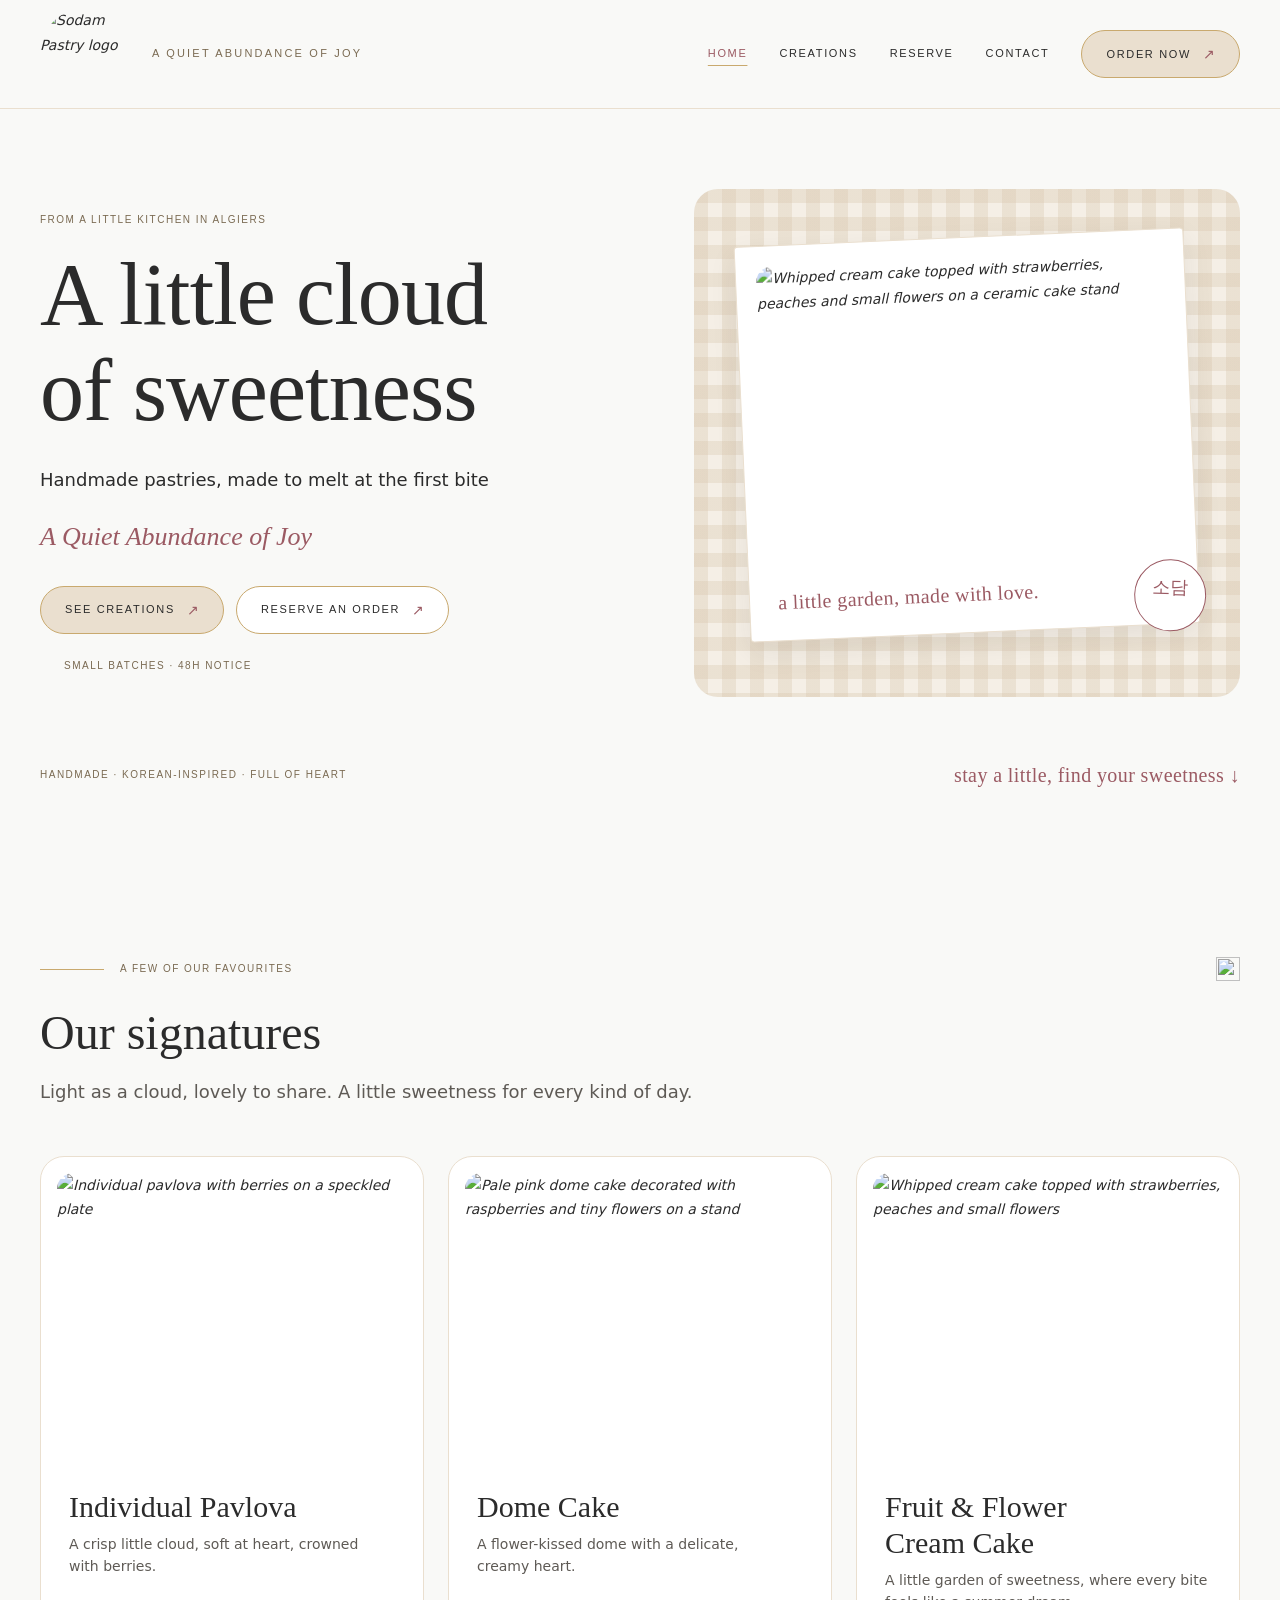
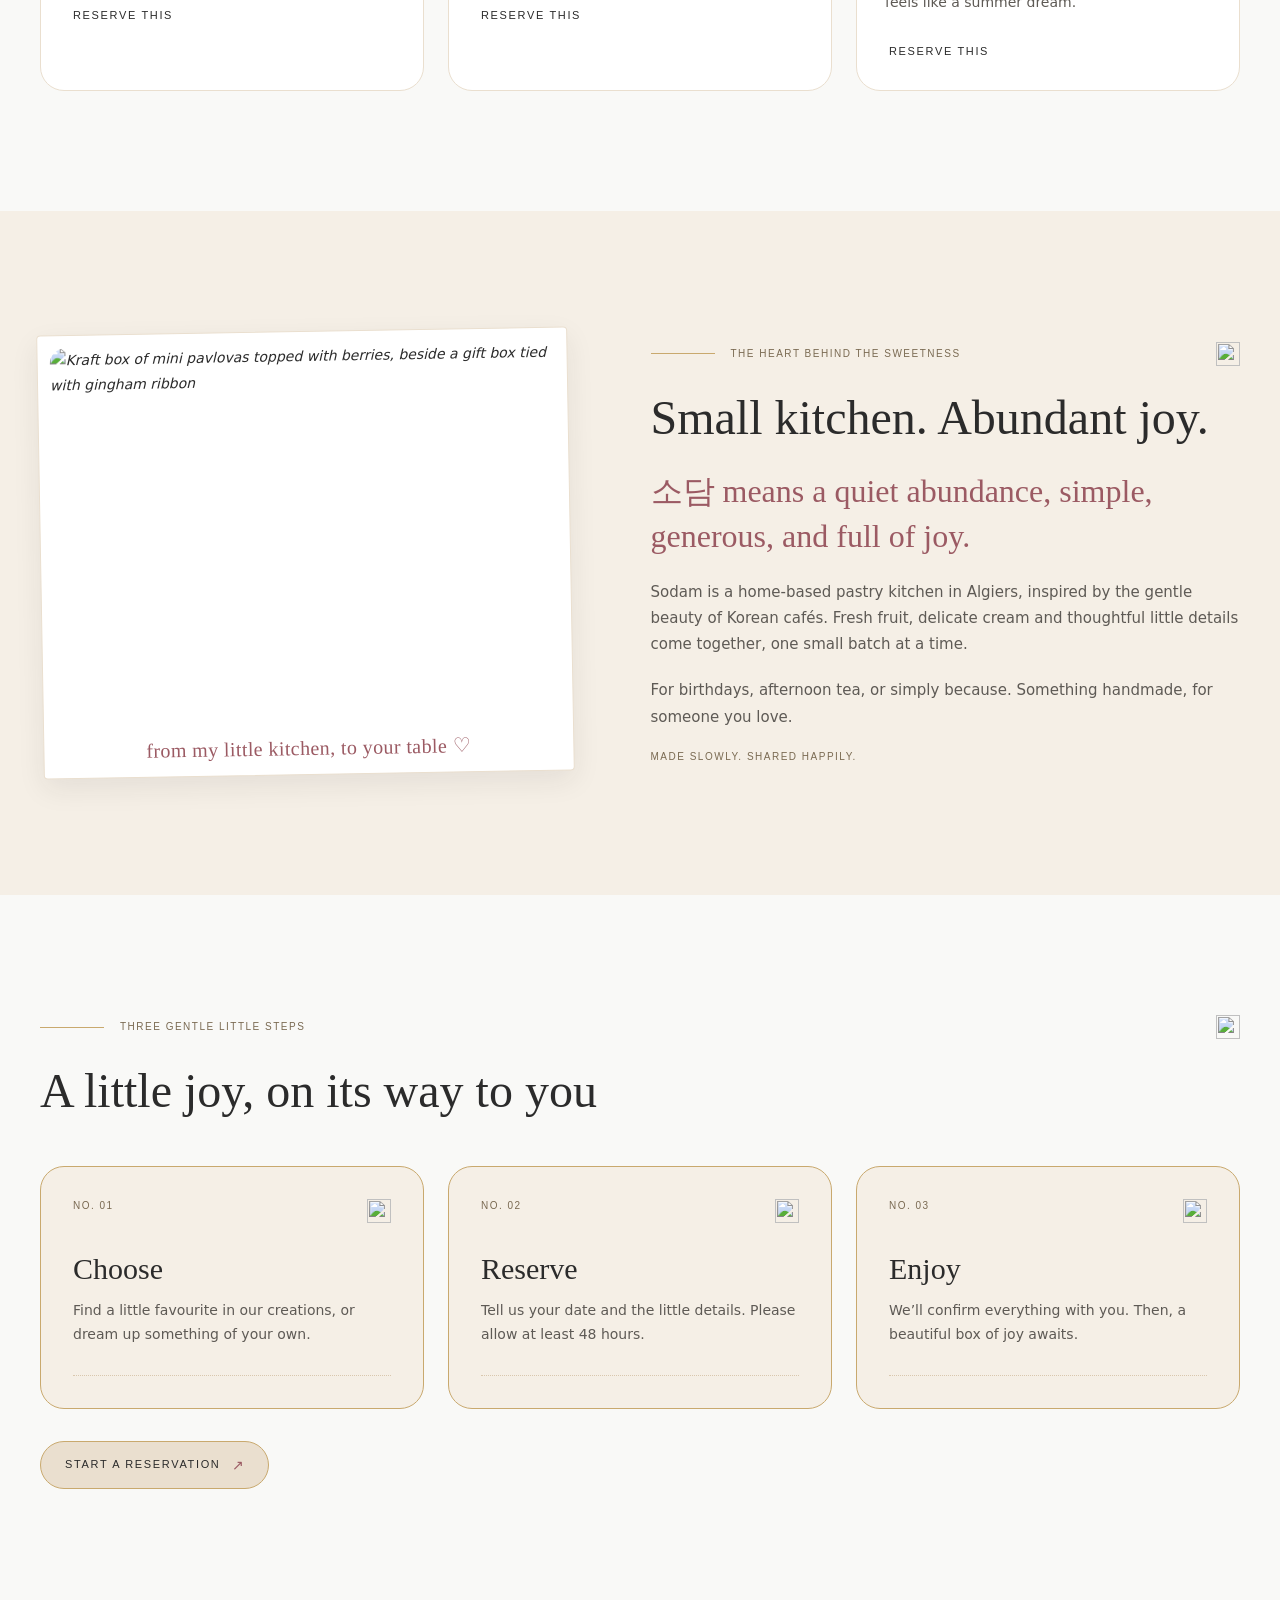
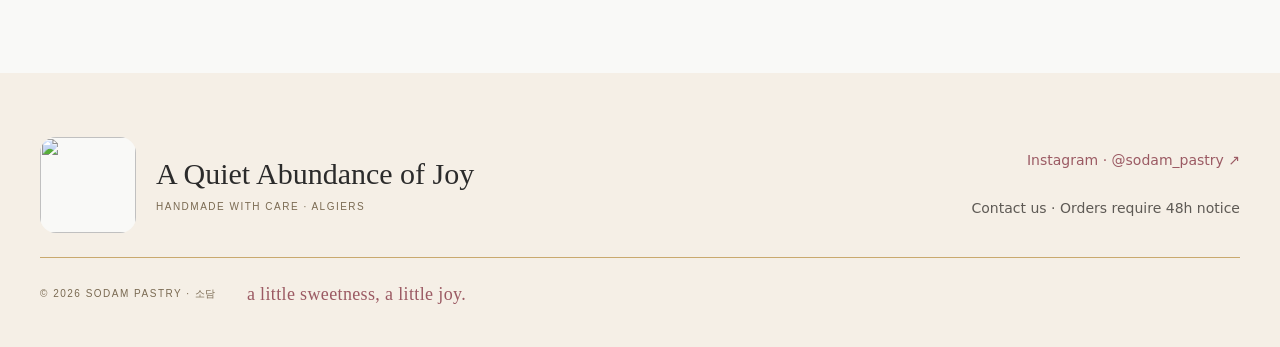
==== commit 7d196b55: "index.html fix for the new js" ====
--- a/index.html
+++ b/index.html
@@ -21,8 +21,6 @@
   <link rel="stylesheet" href="css/components/footer.css">
   <link rel="stylesheet" href="css/pages/home.css">
   <link rel="stylesheet" href="css/responsive.css">
-  <script type="module" src="js/main.js"></script>
-  <script type="module" src="js/pages/creations.js"></script>
 </head>
 <body class="page-home">
 
@@ -184,7 +182,9 @@
     </section>
 
     <!-- ============ LATEST CREATIONS ============ -->
-    <section class="section" id="latest" aria-labelledby="latest-title">
+    <!-- Hidden until home.js finds published creations. home.js fills #latest-list
+         with the newest ones (polaroid cards) and then removes the hidden attribute. -->
+    <section class="section" id="latest" aria-labelledby="latest-title" hidden>
       <div class="container">
         <header class="section-heading">
           <p class="eyebrow">Fresh from our little kitchen</p>
@@ -193,33 +193,7 @@
           <p class="section-heading__intro">A few sweet moments, before they found their way to someone’s table.</p>
         </header>
 
-        <!-- Later, home.js can fill this list from data/creations.json -->
-        <ul class="card-grid card-grid--4 polaroid-list">
-          <li>
-            <a class="polaroid polaroid--small" href="creation-detail.html?id=berry-little-joys">
-              <img src="assets/images/creations/pavlova.jpg" alt="Pavlova with strawberries and berries" loading="lazy">
-              <span class="polaroid__caption">berry little joys</span>
-            </a>
-          </li>
-          <li>
-            <a class="polaroid polaroid--small" href="creation-detail.html?id=a-bloom-for-you">
-              <img src="assets/images/creations/dome-cake.jpg" alt="Pink dome cake with raspberries and tiny flowers" loading="lazy">
-              <span class="polaroid__caption">a bloom for you</span>
-            </a>
-          </li>
-          <li>
-            <a class="polaroid polaroid--small" href="creation-detail.html?id=beautifully-boxed">
-              <img src="assets/images/creations/dessert-box.jpg" alt="Box of mini pavlovas with a gift box" loading="lazy">
-              <span class="polaroid__caption">beautifully boxed</span>
-            </a>
-          </li>
-          <li>
-            <a class="polaroid polaroid--small" href="creation-detail.html?id=peach-afternoon">
-              <img src="assets/images/creations/peach-cake.jpg" alt="Layer cake topped with a peach-coloured cream rose" loading="lazy">
-              <span class="polaroid__caption">peach afternoon</span>
-            </a>
-          </li>
-        </ul>
+        <ul class="card-grid card-grid--4 polaroid-list" id="latest-list"></ul>
 
         <div class="latest__actions">
           <a class="btn btn--secondary" href="creations.html">Explore the full gallery <span class="btn__arrow" aria-hidden="true">↗</span></a>
@@ -255,7 +229,7 @@
     </div>
   </footer>
 
-  <script src="js/main.js" defer></script>
-  <script src="js/pages/home.js" defer></script>
+  <script type="module" src="js/main.js"></script>
+  <script type="module" src="js/pages/home.js"></script>
 </body>
 </html>
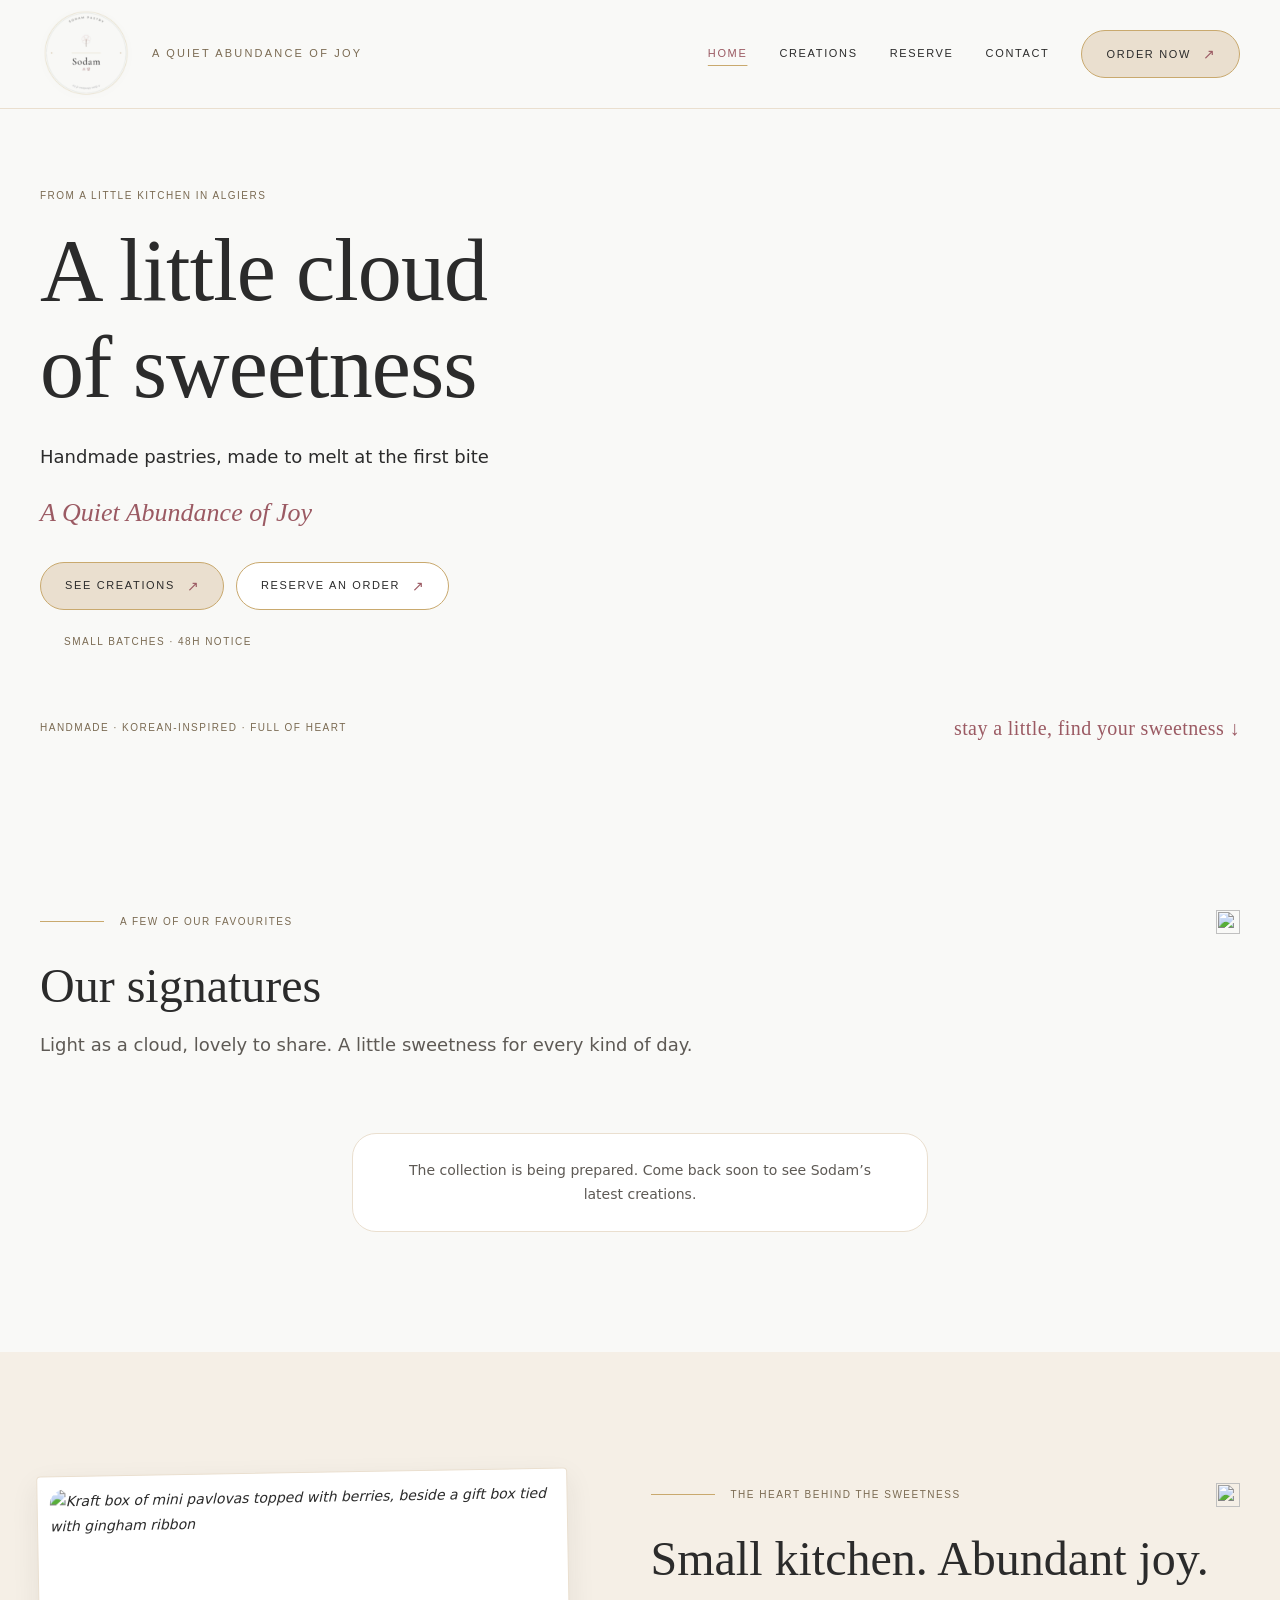
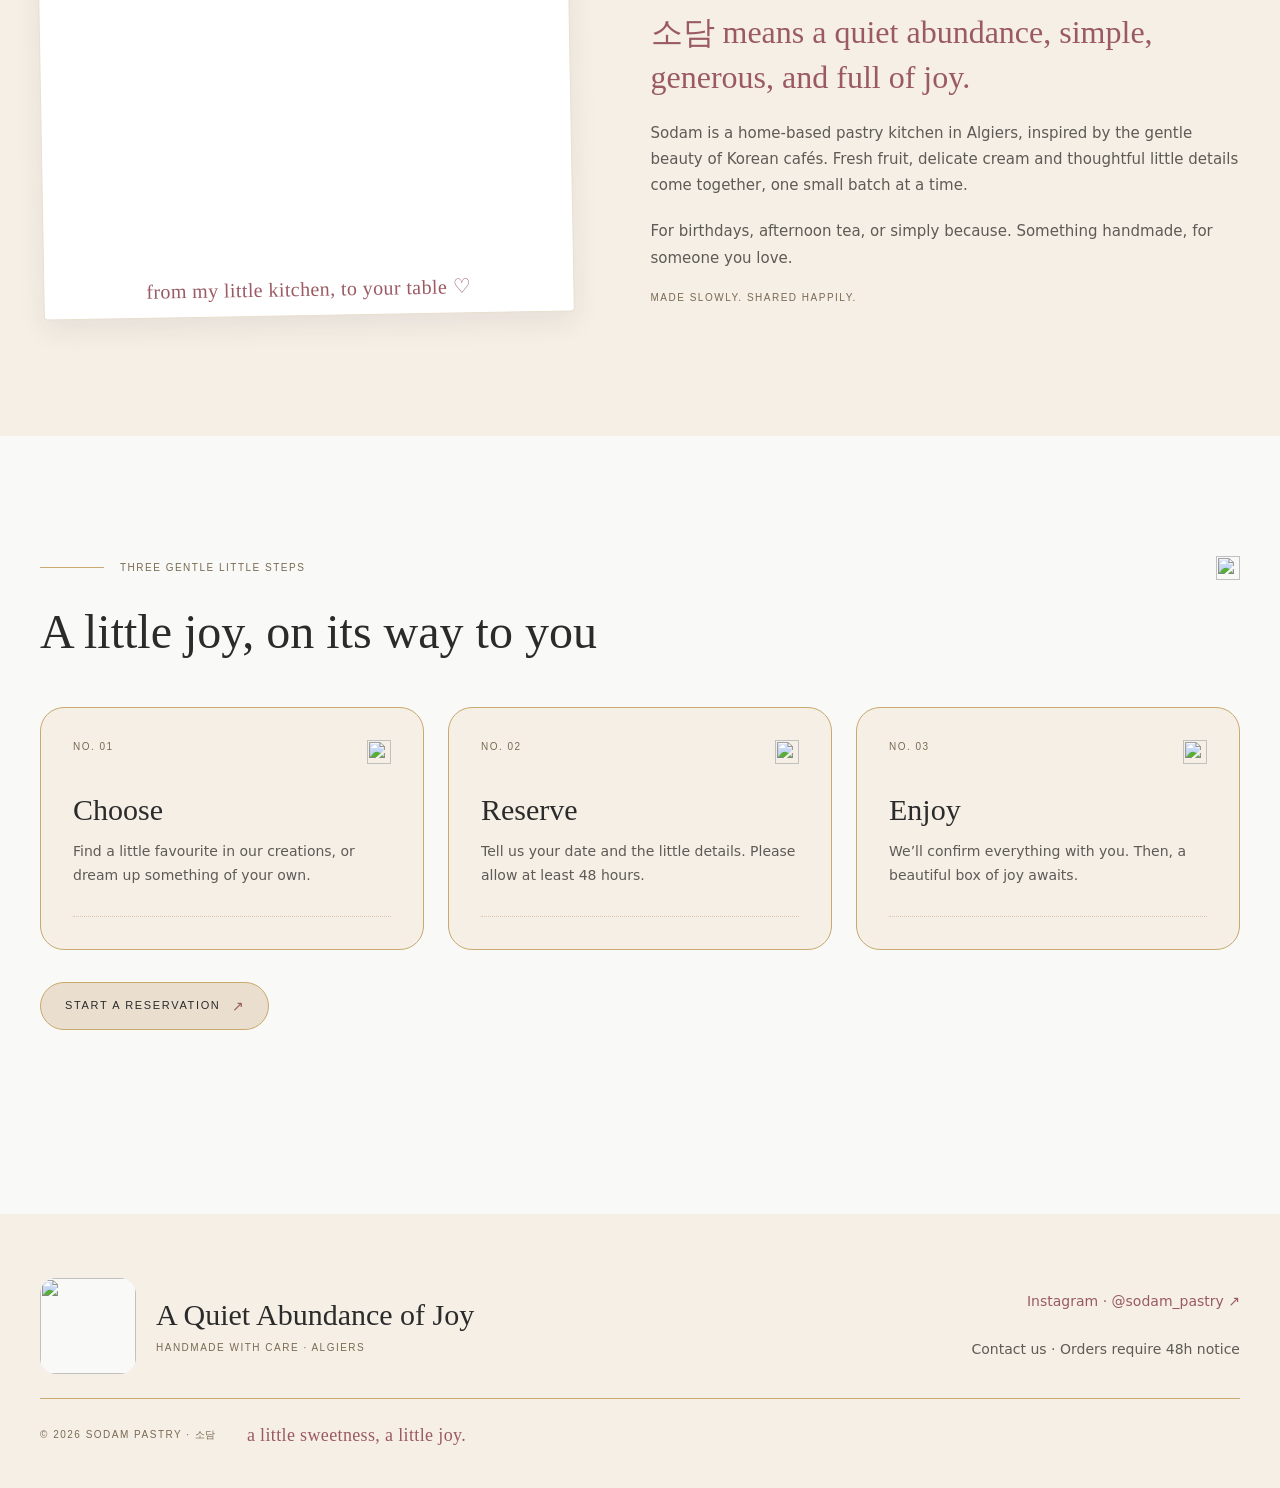
==== commit d9354ce0: "Align homepage and booking with published creations" ====
--- a/index.html
+++ b/index.html
@@ -28,7 +28,7 @@
   <header class="site-header">
     <div class="container site-header__inner">
       <a class="brand" href="index.html" aria-label="Sodam Pastry, home">
-        <img class="brand__logo" src="assets/logo/sodam-logo.png" alt="Sodam Pastry logo" width="64" height="64">
+        <img class="brand__logo" src="assets/icons/sodam_logo.svg" alt="Sodam Pastry logo" width="64" height="64">
         <span class="brand__tagline">A Quiet Abundance of Joy</span>
         <span class="brand__name">Sodam Pastry</span>
       </a>
@@ -71,10 +71,10 @@
           </p>
         </div>
 
-        <div class="hero__visual">
+        <div class="hero__visual" id="hero-creation-visual" hidden>
           <figure class="polaroid polaroid--hero">
-            <img src="assets/images/creations/fruit-cake.jpg" alt="Whipped cream cake topped with strawberries, peaches and small flowers on a ceramic cake stand" width="800" height="600">
-            <figcaption class="polaroid__caption">a little garden, made with love.</figcaption>
+            <img id="hero-creation-image" src="assets/images/creations/fruit-cake.jpg" alt="Whipped cream cake topped with strawberries, peaches and small flowers on a ceramic cake stand" width="800" height="600">
+            <figcaption class="polaroid__caption" id="hero-creation-caption">a little garden, made with love.</figcaption>
             <span class="stamp" aria-hidden="true">
               <span class="stamp__ko">소담</span>
               <img src="assets/icons/cloud.svg" alt="" width="14" height="14">
@@ -99,28 +99,8 @@
           <p class="section-heading__intro">Light as a cloud, lovely to share. A little sweetness for every kind of day.</p>
         </header>
 
-        <div class="card-grid card-grid--3">
-          <article class="pastry-card">
-            <img class="pastry-card__img" src="assets/images/creations/pavlova.jpg" alt="Individual pavlova with berries on a speckled plate" loading="lazy">
-            <h3 class="pastry-card__title">Individual Pavlova</h3>
-            <p class="pastry-card__text">A crisp little cloud, soft at heart, crowned with berries.</p>
-            <a class="pastry-card__link" href="reserve-pastry.html?pastry=pavlova">Reserve this</a>
-          </article>
-
-          <article class="pastry-card">
-            <img class="pastry-card__img" src="assets/images/creations/dome-cake.jpg" alt="Pale pink dome cake decorated with raspberries and tiny flowers on a stand" loading="lazy">
-            <h3 class="pastry-card__title">Dome Cake</h3>
-            <p class="pastry-card__text">A flower-kissed dome with a delicate, creamy heart.</p>
-            <a class="pastry-card__link" href="reserve-pastry.html?pastry=dome-cake">Reserve this</a>
-          </article>
-
-          <article class="pastry-card">
-            <img class="pastry-card__img" src="assets/images/creations/fruit-cake.jpg" alt="Whipped cream cake topped with strawberries, peaches and small flowers" loading="lazy">
-            <h3 class="pastry-card__title">Fruit &amp; Flower Cream Cake</h3>
-            <p class="pastry-card__text">A little garden of sweetness, where every bite feels like a summer dream.</p>
-            <a class="pastry-card__link" href="reserve-pastry.html?pastry=fruit-cream-cake">Reserve this</a>
-          </article>
-        </div>
+        <ul class="card-grid card-grid--3" id="signature-list"></ul>
+        <p class="signatures-empty" id="signatures-empty">The collection is being prepared. Come back soon to see Sodam’s latest creations.</p>
       </div>
     </section>
 
@@ -228,8 +208,17 @@
       </div>
     </div>
   </footer>
-
-  <script type="module" src="js/main.js"></script>
-  <script type="module" src="js/pages/home.js"></script>
+  <script src="js/utils/constant.js" defer></script>
+  <script src="js/utils/dom.js" defer></script>
+  <script src="js/utils/storage.js" defer></script>
+  <script src="js/utils/format.js" defer></script>
+  <script src="js/utils/validator.js" defer></script>
+  <script src="js/utils/whatsapp.js" defer></script>
+  <script src="js/utils/image-utils.js" defer></script>
+  <script src="js/services/config-service.js" defer></script>
+  <script src="js/main.js" defer></script>
+  <script src="js/services/creations-service.js" defer></script>
+  <script src="js/templates/creation-template.js" defer></script>
+  <script src="js/pages/home.js" defer></script>
 </body>
-</html>+</html>
--- a/css/pages/home.css
+++ b/css/pages/home.css
@@ -99,6 +99,16 @@
   text-underline-offset: 0.25em;
 }
 
+.signatures-empty {
+  max-width: 36rem;
+  margin: var(--space-6) auto 0;
+  padding: var(--space-6);
+  text-align: center;
+  background: var(--color-surface);
+  border: var(--border-card);
+  border-radius: var(--radius-lg);
+}
+
 
 /* ---------- About ---------- */
 .about__inner {
@@ -305,4 +315,4 @@
   .latest__actions {
     margin-top: var(--space-12);
   }
-}+}
--- a/css/responsive.css
+++ b/css/responsive.css
@@ -33,4 +33,67 @@
   h1:not(.hero__title) {
     font-size: 4rem;                   /* 64px */
   }
-}+}
+
+@media (max-width: 420px) {
+  .hero__actions .btn {
+    width: 100%;
+    justify-content: center;
+  }
+
+  .reserve__actions .btn {
+    width: 100%;
+    justify-content: center;
+  }
+
+  .page-admin-creations .collection__head {
+    align-items: flex-start;
+    flex-wrap: wrap;
+  }
+
+  .page-admin-creations .collection__count {
+    white-space: normal;
+  }
+
+  .page-admin-creations .creation-row {
+    padding: var(--space-4);
+  }
+
+  .page-admin-creations .creation-row__actions {
+    flex-wrap: wrap;
+    gap: var(--space-3);
+  }
+
+  .modal__actions .btn {
+    width: 100%;
+    justify-content: center;
+  }
+}
+
+@media (max-width: 360px) {
+  :root {
+    --container-pad: 1rem;
+  }
+
+  .calendar {
+    padding-inline: var(--space-2);
+  }
+
+  .calendar__table th,
+  .calendar__table td {
+    padding-inline: 0;
+  }
+
+  .calendar__day {
+    height: 2.75rem;
+    font-size: var(--fs-small);
+  }
+
+  .quantity {
+    flex-wrap: wrap;
+  }
+
+  .quantity__label {
+    flex-basis: 100%;
+  }
+}
